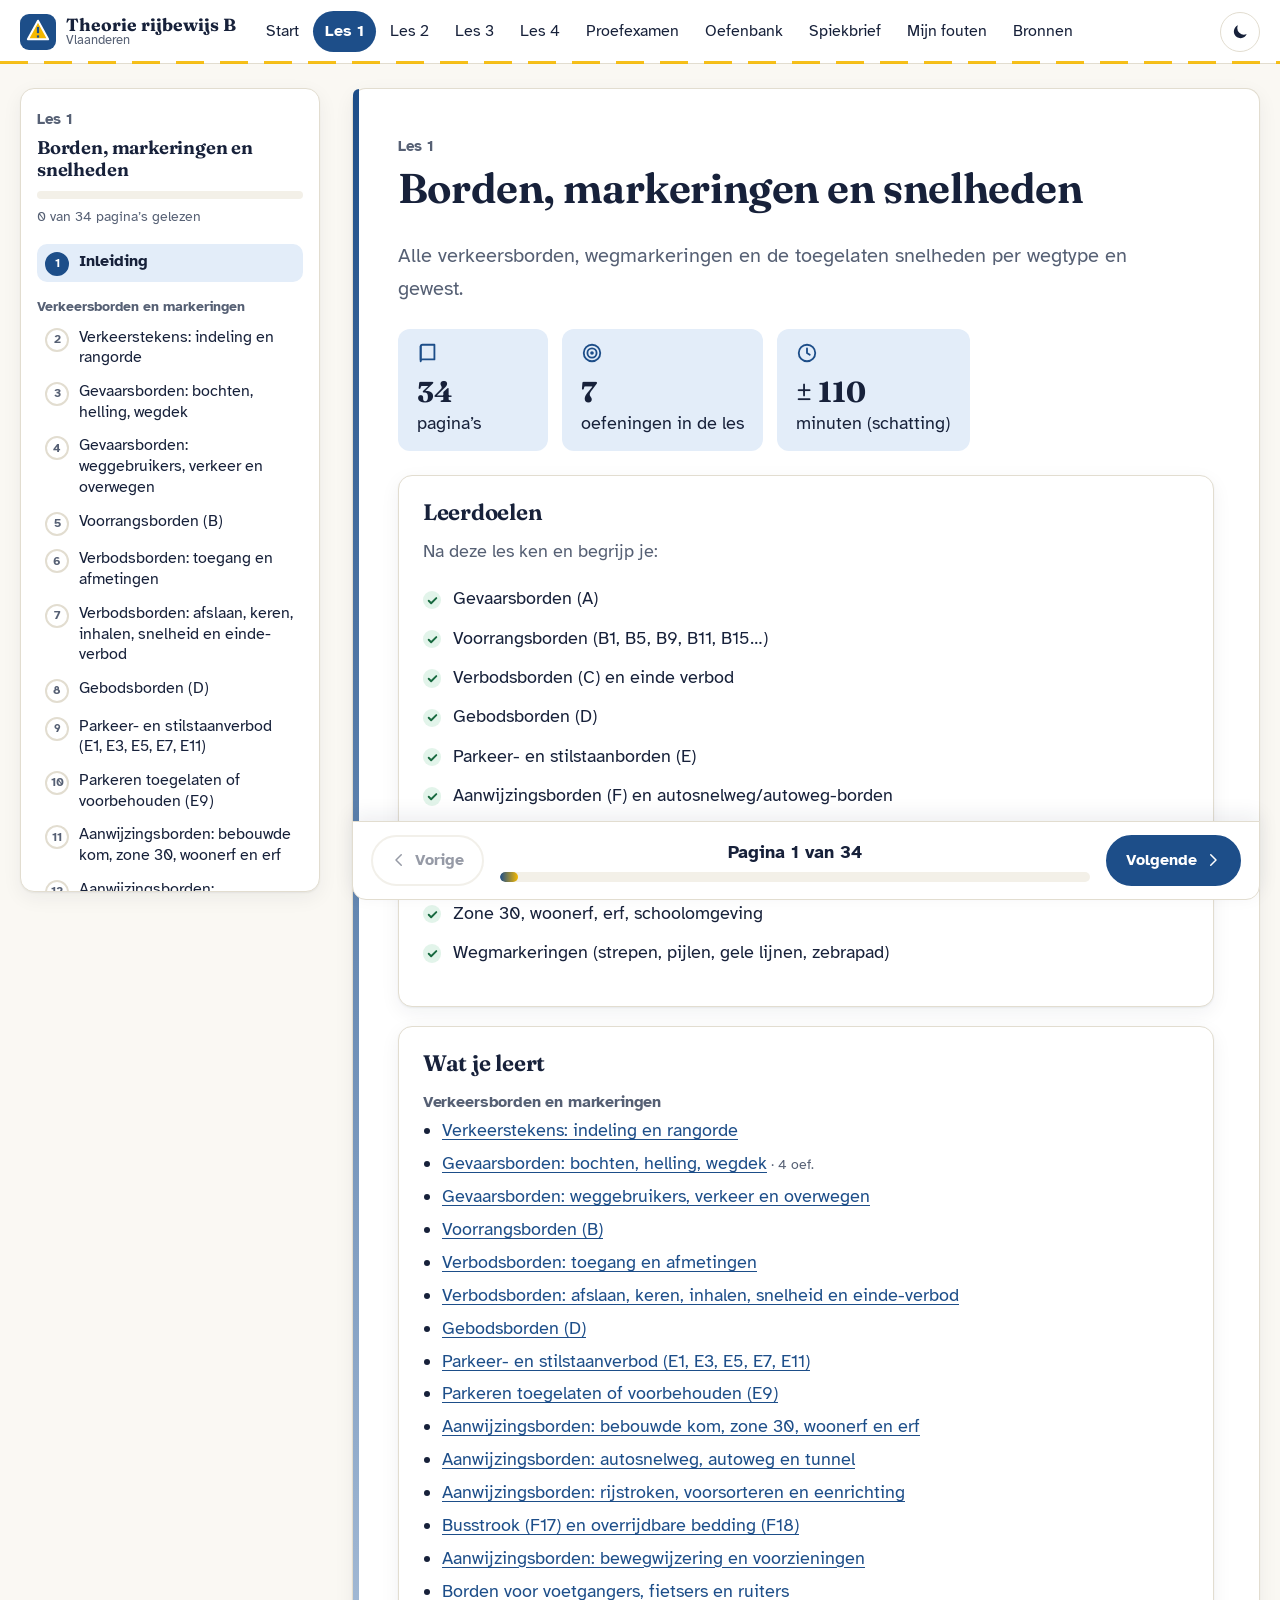
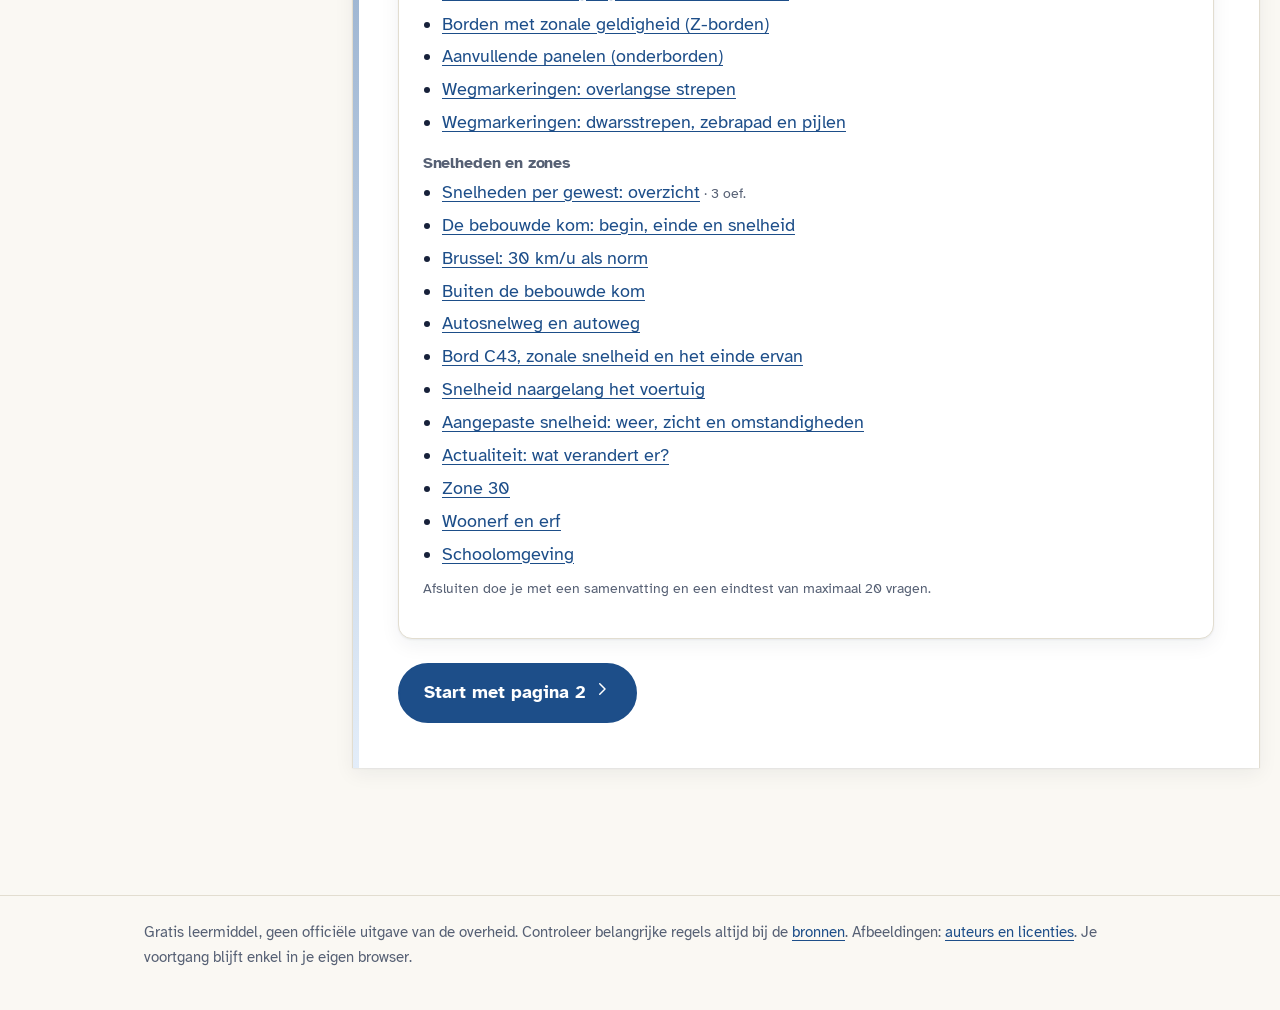
==== site/les1.html @ 774a6577 "Docs: herziene interface (fullscreen, floating balk) Co-Authored-By: Claude Sonnet 5.5 <noreply@anth" ====
<!doctype html>
<html lang="nl-BE">
<head>
<meta charset="utf-8">
<meta name="viewport" content="width=device-width, initial-scale=1">
<title>Les 1: Borden, markeringen en snelheden · Theorie rijbewijs B Vlaanderen</title>
<meta name="description" content="Gratis online cursus voor het theorie-examen rijbewijs B in Vlaanderen: uitleg, oefeningen en proefexamen.">
<meta name="color-scheme" content="light dark">
<link rel="icon" href="data:image/svg+xml,%3Csvg xmlns='http://www.w3.org/2000/svg' viewBox='0 0 32 32'%3E%3Crect width='32' height='32' rx='7' fill='%231d4e89'/%3E%3Cpath d='M16 5l9 17H7z' fill='%23f5b800' stroke='%23fff' stroke-width='2' stroke-linejoin='round'/%3E%3Crect x='15' y='11' width='2' height='6' fill='%231d4e89'/%3E%3Crect x='15' y='19' width='2' height='2' fill='%231d4e89'/%3E%3C/svg%3E">
<link rel="preconnect" href="https://fonts.googleapis.com">
<link rel="preconnect" href="https://fonts.gstatic.com" crossorigin>
<link rel="stylesheet" href="https://fonts.googleapis.com/css2?family=Atkinson+Hyperlegible:ital,wght@0,400;0,700;1,400&family=Fraunces:opsz,wght@9..144,600;9..144,700&display=swap">
<script>(function(){try{var t=localStorage.getItem('rbc.theme');if(t==='dark'||t==='light')document.documentElement.setAttribute('data-theme',t);}catch(e){}})();</script>
<link rel="stylesheet" href="css/style.css">
</head>
<body data-page="les" data-les="1" class="">
<a class="skip" href="#main">Naar de inhoud</a>
<header class="topbar">
  <div class="topbar-in">
    <a class="brand" href="index.html" aria-label="Theorie rijbewijs B, startpagina">
      <svg class="brand-mark" viewBox="0 0 32 32" aria-hidden="true"><rect width="32" height="32" rx="8" fill="currentColor"/><path d="M16 6l9 16.5H7z" fill="#f5b800" stroke="#fff" stroke-width="1.8" stroke-linejoin="round"/><rect x="15" y="11.5" width="2" height="5.5" fill="#1d4e89"/><rect x="15" y="19" width="2" height="2" fill="#1d4e89"/></svg>
      <span class="brand-text">Theorie rijbewijs B<small>Vlaanderen</small></span>
    </a>
    <button class="menu-btn" id="menu-btn" aria-expanded="false" aria-controls="site-nav"><svg viewBox="0 0 24 24" width="22" height="22" aria-hidden="true"><path d="M4 7h16M4 12h16M4 17h16" stroke="currentColor" stroke-width="2" stroke-linecap="round" fill="none"/></svg><span class="sr">Menu</span></button>
    <nav class="sitenav" id="site-nav" aria-label="Hoofdmenu"><ul><li><a href="index.html">Start</a></li><li><a href="les1.html" aria-current="page">Les 1</a></li><li><a href="les2.html">Les 2</a></li><li><a href="les3.html">Les 3</a></li><li><a href="les4.html">Les 4</a></li><li><a href="examen.html">Proefexamen</a></li><li><a href="oefenbank.html">Oefenbank</a></li><li><a href="spiekbrief.html">Spiekbrief</a></li><li><a href="mijnfouten.html">Mijn fouten</a></li><li><a href="bronnen.html">Bronnen</a></li></ul></nav>
    <button class="theme-btn" id="theme-btn" type="button" aria-label="Wissel tussen lichte en donkere modus" title="Licht / donker"><svg class="ic-moon" viewBox="0 0 24 24" width="20" height="20" aria-hidden="true"><path d="M20 14.5A8 8 0 019.5 4 8 8 0 1020 14.5z" fill="currentColor"/></svg><svg class="ic-sun" viewBox="0 0 24 24" width="20" height="20" aria-hidden="true"><circle cx="12" cy="12" r="4.2" fill="currentColor"/><path d="M12 2v3M12 19v3M2 12h3M19 12h3M4.9 4.9l2.1 2.1M17 17l2.1 2.1M4.9 19.1L7 17M17 7l2.1-2.1" stroke="currentColor" stroke-width="2" stroke-linecap="round"/></svg></button>
  </div>
</header>
<div class="book-layout" id="book-root">
  <aside class="toc" id="toc" aria-label="Inhoudsopgave"></aside>
  <main id="main" class="book" tabindex="-1">
    <div class="book-page" id="book-page"><p class="loading">Les 1 wordt geladen…</p></div>
    <div class="pager" id="pager" role="navigation" aria-label="Bladeren"></div>
  </main>
</div>
<footer class="footer">
  <p>Gratis leermiddel, geen officiële uitgave van de overheid. Controleer belangrijke regels altijd bij de <a href="bronnen.html">bronnen</a>. Afbeeldingen: <a href="bronnen.html#afbeeldingen">auteurs en licenties</a>. Je voortgang blijft enkel in je eigen browser.</p>
</footer>
<noscript><p class="noscript">Voor deze cursus is JavaScript nodig (voor de oefeningen en het bladeren door de pagina's).</p></noscript>
<script defer src="data/cursus.js"></script>
<script defer src="js/common.js"></script>
<script defer src="js/exercises.js"></script>
<script defer src="js/quiz.js"></script>
<script defer src="js/lesson.js"></script>
</body>
</html>
---- site/css/style.css ----
/* Theorie rijbewijs B – stijl. Palet: wegblauw als inkt, signaalgeel als accent, bordkleuren met betekenis. */
:root {
  --paper: #faf8f3; --surface: #ffffff; --surface-2: #f3f0e8; --ink: #17213a; --muted: #566074; --line: #e2ddd0;
  --brand: #1d4e89; --brand-ink: #ffffff; --brand-soft: #e3edf9; --accent: #f5b800; --accent-ink: #231a00;
  --ok: #17693f; --ok-bg: #e2f4ea; --bad: #b3261e; --bad-bg: #fde8e6; --warn: #8a4b00; --warn-bg: #fff0d6;
  --regel: #1d5fa8; --regel-bg: #e6f0fb; --letop: #a64b00; --letop-bg: #fff0dc; --zware: #b3261e; --zware-bg: #fde8e6; --tip: #17693f; --tip-bg: #e3f5ea;
  --catA: #d4281f; --catB: #f5b800; --catC: #d4281f; --catD: #1d5fa8; --catE: #1d5fa8; --catF: #1d5fa8;
  --shadow: 0 1px 2px rgba(23,33,58,.06), 0 6px 20px rgba(23,33,58,.06);
  --radius: 14px; --radius-sm: 8px; --header-h: 64px;
  --font-body: "Atkinson Hyperlegible", "Segoe UI", system-ui, -apple-system, Roboto, sans-serif;
  --font-head: "Fraunces", "Iowan Old Style", Georgia, serif;
  color-scheme: light;
}
@media (prefers-color-scheme: dark) {
  :root:not([data-theme="light"]) { --dark: 1; }
}
:root[data-theme="dark"], :root:not([data-theme="light"]) {
  /* wordt hieronder enkel toegepast via media/handmatig */
}
@media (prefers-color-scheme: dark) {
  :root:not([data-theme="light"]) {
    --paper: #10151f; --surface: #182030; --surface-2: #1f293b; --ink: #edf0f6; --muted: #aab3c5; --line: #2c374c;
    --brand: #7db2ee; --brand-ink: #0b1626; --brand-soft: #1b2b44; --accent: #f5b800; --accent-ink: #231a00;
    --ok: #6fd69b; --ok-bg: #12301f; --bad: #ff8f86; --bad-bg: #3a1815; --warn: #ffc46b; --warn-bg: #36260a;
    --regel: #8dbdf2; --regel-bg: #172944; --letop: #ffb36b; --letop-bg: #382207; --zware: #ff8f86; --zware-bg: #3a1815; --tip: #6fd69b; --tip-bg: #12301f;
    --shadow: 0 1px 2px rgba(0,0,0,.4), 0 6px 20px rgba(0,0,0,.3); color-scheme: dark;
  }
}
:root[data-theme="dark"] {
  --paper: #10151f; --surface: #182030; --surface-2: #1f293b; --ink: #edf0f6; --muted: #aab3c5; --line: #2c374c;
  --brand: #7db2ee; --brand-ink: #0b1626; --brand-soft: #1b2b44; --accent: #f5b800; --accent-ink: #231a00;
  --ok: #6fd69b; --ok-bg: #12301f; --bad: #ff8f86; --bad-bg: #3a1815; --warn: #ffc46b; --warn-bg: #36260a;
  --regel: #8dbdf2; --regel-bg: #172944; --letop: #ffb36b; --letop-bg: #382207; --zware: #ff8f86; --zware-bg: #3a1815; --tip: #6fd69b; --tip-bg: #12301f;
  --shadow: 0 1px 2px rgba(0,0,0,.4), 0 6px 20px rgba(0,0,0,.3); color-scheme: dark;
}

*, *::before, *::after { box-sizing: border-box; }
html { scroll-behavior: smooth; -webkit-text-size-adjust: 100%; }
body { margin: 0; background: var(--paper); color: var(--ink); font: 400 1.125rem/1.65 var(--font-body); min-height: 100vh; display: flex; flex-direction: column; }
body > main, body > .book-layout { flex: 1 0 auto; }
img { max-width: 100%; height: auto; }
a { color: var(--brand); text-underline-offset: .18em; }
a:hover { text-decoration-thickness: 2px; }
h1, h2, h3 { font-family: var(--font-head); line-height: 1.2; margin: 0 0 .5em; font-weight: 650; letter-spacing: -.01em; }
h1 { font-size: clamp(2rem, 4.2vw, 3rem); }
h2 { font-size: clamp(1.45rem, 2.6vw, 1.9rem); }
h3 { font-size: 1.25rem; }
p { margin: 0 0 1em; }
code { background: var(--surface-2); padding: .05em .35em; border-radius: 5px; font-size: .92em; }
kbd { border: 1px solid var(--line); border-bottom-width: 2px; border-radius: 6px; padding: 0 .4em; background: var(--surface); font: inherit; font-size: .85em; }
.sr { position: absolute !important; width: 1px; height: 1px; overflow: hidden; clip: rect(0 0 0 0); white-space: nowrap; }
.muted { color: var(--muted); } .small { font-size: .9rem; }
.eyebrow { color: var(--muted); font-weight: 700; font-size: .95rem; margin: 0 0 .35rem; }
.lead { font-size: 1.25rem; color: var(--muted); max-width: 46rem; }
:focus-visible { outline: 3px solid var(--accent); outline-offset: 2px; border-radius: 4px; }
.skip { position: absolute; left: -999px; top: 0; background: var(--accent); color: var(--accent-ink); padding: .6rem 1rem; z-index: 100; }
.skip:focus { left: 8px; top: 8px; }
.loading { color: var(--muted); }
.noscript { padding: 1rem; background: var(--warn-bg); color: var(--warn); text-align: center; }

/* header */
.topbar { position: sticky; top: 0; z-index: 50; background: var(--surface); border-bottom: 1px solid var(--line); height: var(--header-h); }
.topbar::after { content: ""; position: absolute; left: 0; right: 0; bottom: -1px; height: 3px; background: repeating-linear-gradient(90deg, var(--accent) 0 28px, transparent 28px 44px); opacity: .9; }
.topbar-in { max-width: 1440px; margin: 0 auto; padding: 0 20px; height: 100%; display: flex; align-items: center; gap: 18px; }
.brand { display: flex; align-items: center; gap: 10px; text-decoration: none; color: var(--ink); flex: none; }
.brand-mark { width: 36px; height: 36px; color: var(--brand); }
.brand-text { font-family: var(--font-head); font-weight: 700; font-size: 1.1rem; line-height: 1.05; display: flex; flex-direction: column; }
.brand-text small { font-family: var(--font-body); font-weight: 400; font-size: .8rem; color: var(--muted); }
.sitenav { flex: 1; min-width: 0; }
.sitenav ul { list-style: none; margin: 0; padding: 0; display: flex; gap: 2px; flex-wrap: nowrap; overflow-x: auto; scrollbar-width: none; }
.sitenav a { display: block; padding: .45rem .75rem; border-radius: 999px; text-decoration: none; color: var(--ink); font-size: 1rem; white-space: nowrap; }
.sitenav a:hover { background: var(--surface-2); }
.sitenav a[aria-current="page"] { background: var(--brand); color: var(--brand-ink); font-weight: 700; }
.theme-btn, .menu-btn { background: none; border: 1px solid var(--line); border-radius: 999px; width: 40px; height: 40px; display: grid; place-items: center; color: var(--ink); cursor: pointer; flex: none; }
.theme-btn:hover, .menu-btn:hover { background: var(--surface-2); }
.menu-btn { display: none; }
.ic-sun { display: none; }
:root[data-theme="dark"] .ic-sun { display: block; } :root[data-theme="dark"] .ic-moon { display: none; }
@media (prefers-color-scheme: dark) { :root:not([data-theme="light"]) .ic-sun { display: block; } :root:not([data-theme="light"]) .ic-moon { display: none; } }
@media (max-width: 1100px) {
  .menu-btn { display: grid; margin-left: auto; }
  .sitenav { display: none; position: absolute; left: 0; right: 0; top: var(--header-h); background: var(--surface); border-bottom: 1px solid var(--line); padding: 8px 16px 16px; box-shadow: var(--shadow); }
  .sitenav.open { display: block; }
  .sitenav ul { flex-direction: column; overflow: visible; }
  .sitenav a { padding: .8rem 1rem; }
  .brand-text small { display: none; }
}
.footer { border-top: 1px solid var(--line); padding: 1.5rem 20px 2.5rem; color: var(--muted); font-size: .95rem; margin-top: 3rem; }
.footer p { max-width: 62rem; margin: 0 auto; }

/* layout helpers */
.wrap { max-width: 1180px; margin: 0 auto; padding: 32px 20px 0; width: 100%; }
.wrap.narrow { max-width: 900px; }
.card { background: var(--surface); border: 1px solid var(--line); border-radius: var(--radius); padding: 1.4rem 1.5rem; box-shadow: var(--shadow); }
.page-head { margin-bottom: 1.5rem; } .page-head.compact { margin-bottom: 1rem; } .page-head.compact h1 { font-size: 1.8rem; }
.section-title { margin: 3rem 0 1rem; }
.notice { background: var(--brand-soft); border-left: 5px solid var(--brand); padding: .9rem 1.1rem; border-radius: var(--radius-sm); }
.notice.warn { background: var(--warn-bg); border-color: var(--accent); color: var(--ink); display: flex; gap: .75rem; align-items: center; flex-wrap: wrap; }
.notice.ok { background: var(--ok-bg); border-color: var(--ok); }
.btn { display: inline-flex; align-items: center; justify-content: center; gap: .45rem; font: inherit; font-weight: 700; font-size: 1rem; padding: .65rem 1.1rem; border-radius: 999px; border: 2px solid var(--line); background: var(--surface); color: var(--ink); cursor: pointer; text-decoration: none; min-height: 44px; transition: transform .12s, background .15s, border-color .15s; }
.btn:hover { border-color: var(--brand); background: var(--brand-soft); }
.btn:active { transform: translateY(1px); }
.btn-primary { background: var(--brand); border-color: var(--brand); color: var(--brand-ink); }
.btn-primary:hover { background: var(--brand); filter: brightness(1.12); }
.btn-accent { background: var(--accent); border-color: var(--accent); color: var(--accent-ink); }
.btn-accent:hover { background: var(--accent); filter: brightness(1.06); }
.btn-ghost { border-color: transparent; background: transparent; color: var(--brand); }
.btn-lg { padding: .85rem 1.5rem; font-size: 1.1rem; } .btn-sm { padding: .35rem .8rem; min-height: 36px; font-size: .9rem; }
.btn[disabled], .btn.disabled { opacity: .45; pointer-events: none; }
.btn[hidden] { display: none; }
.badge { display: inline-block; padding: .1rem .65rem; border-radius: 999px; font-size: .85rem; font-weight: 700; }
.badge-ok { background: var(--ok-bg); color: var(--ok); } .badge-bad { background: var(--bad-bg); color: var(--bad); } .badge-info { background: var(--brand-soft); color: var(--brand); }
.count-badge { background: var(--bad); color: #fff; border-radius: 999px; font-size: .8rem; padding: 0 .5rem; vertical-align: middle; font-family: var(--font-body); }
.chip { display: inline-block; padding: 0 .6rem; border-radius: 6px; font-weight: 700; font-size: .9rem; }
.chip-regel { background: var(--regel-bg); color: var(--regel); } .chip-letop { background: var(--letop-bg); color: var(--letop); } .chip-zwarefout { background: var(--zware-bg); color: var(--zware); } .chip-tip { background: var(--tip-bg); color: var(--tip); }
.tag-list { list-style: none; margin: .5rem 0; padding: 0; display: flex; flex-wrap: wrap; gap: .4rem; }
.tag-list li { background: var(--surface-2); border-radius: 999px; padding: .1rem .7rem; font-size: .9rem; color: var(--muted); }
.ticks { list-style: none; padding: 0; margin: 0 0 1rem; }
.ticks li { position: relative; padding-left: 1.9rem; margin-bottom: .6rem; }
.ticks li::before { content: ""; position: absolute; left: 0; top: .35em; width: 1.15rem; height: 1.15rem; border-radius: 50%; background: var(--ok-bg) url("data:image/svg+xml,%3Csvg xmlns='http://www.w3.org/2000/svg' viewBox='0 0 24 24' fill='none' stroke='%2317693f' stroke-width='3.5' stroke-linecap='round' stroke-linejoin='round'%3E%3Cpath d='M5 12.5l4.5 4.5L19 7.5'/%3E%3C/svg%3E") center/70% no-repeat; }
.prose p, .prose ul, .prose ol { max-width: 46rem; }
.prose ul, .prose ol { padding-left: 1.4rem; } .prose li { margin-bottom: .35rem; }
.prose strong { font-weight: 700; }

/* start */
.hero { display: grid; grid-template-columns: 1.3fr 1fr; gap: 40px; align-items: center; padding: 1rem 0 .5rem; }
.hero h1 { font-size: clamp(2.3rem, 5vw, 3.8rem); margin-bottom: .4em; }
.hero h1 span { display: block; color: var(--brand); }
.hero-actions { display: flex; gap: .8rem; flex-wrap: wrap; margin-top: 1.4rem; }
.ring-wrap { display: flex; gap: 1.2rem; align-items: center; }
.ring { position: relative; width: 132px; height: 132px; flex: none; }
.ring-bg { fill: none; stroke: var(--surface-2); stroke-width: 10; } .ring-fg { fill: none; stroke: var(--accent); stroke-width: 10; stroke-linecap: round; transition: stroke-dashoffset 1s ease; }
.ring-n { position: absolute; inset: 0; display: flex; align-items: center; justify-content: center; font: 700 2.2rem/1 var(--font-head); }
.ring-n small { font-size: 1rem; margin-left: 2px; align-self: center; }
.ring-text h2 { font-size: 1.3rem; margin-bottom: .4rem; }
.mini-stats { list-style: none; padding: 0; margin: 0; font-size: 1rem; color: var(--muted); } .mini-stats li { margin-bottom: .2rem; } .mini-stats strong { color: var(--ink); }
.hero-progress .notice { margin-top: 1rem; font-size: .95rem; }
.lesson-grid { display: grid; grid-template-columns: repeat(2, 1fr); gap: 20px; }
.lesson-card { display: flex; gap: 1.1rem; text-decoration: none; color: var(--ink); position: relative; overflow: hidden; transition: transform .18s, box-shadow .18s; border-top: 6px solid var(--lc, var(--brand)); }
.lesson-card:hover { transform: translateY(-3px); box-shadow: 0 10px 28px rgba(23,33,58,.14); }
.lesson-card.les-1 { --lc: var(--catA); } .lesson-card.les-2 { --lc: var(--catB); } .lesson-card.les-3 { --lc: var(--catD); } .lesson-card.les-4 { --lc: var(--ok); }
.lesson-n { flex: none; width: 56px; height: 56px; border-radius: 50%; display: grid; place-items: center; font: 700 1.8rem var(--font-head); background: var(--lc); color: #fff; }
.les-2 .lesson-n { color: #231a00; }
.lesson-body { min-width: 0; flex: 1; } .lesson-body h3 { margin-bottom: .3rem; } .lesson-body p.muted { font-size: 1rem; margin-bottom: .4rem; }
.lesson-meta { display: flex; gap: 1rem; flex-wrap: wrap; color: var(--muted); font-size: .95rem; margin: .6rem 0; }
.lesson-cta { display: inline-block; margin-top: .7rem; font-weight: 700; color: var(--brand); }
.tool-grid { display: grid; grid-template-columns: repeat(4, 1fr); gap: 18px; }
.tool { text-decoration: none; color: var(--ink); display: block; transition: transform .18s; } .tool:hover { transform: translateY(-3px); }
.tool h3 { font-size: 1.2rem; margin: .5rem 0 .3rem; } .tool p { margin: 0; color: var(--muted); font-size: 1rem; }
.tool-ic { display: grid; place-items: center; width: 48px; height: 48px; border-radius: 12px; background: var(--brand-soft); color: var(--brand); }
.steps { display: grid; grid-template-columns: repeat(4, 1fr); gap: 16px; margin-bottom: 20px; counter-reset: s; }
.step-n { display: grid; place-items: center; width: 34px; height: 34px; border-radius: 50%; background: var(--accent); color: var(--accent-ink); font-weight: 700; margin-bottom: .6rem; }
.step h3 { font-size: 1.15rem; } .step p { font-size: 1rem; margin: 0; color: var(--muted); }
.two-col { display: grid; grid-template-columns: 1fr 1fr; gap: 20px; }
.intro-sec .notice { margin-top: 20px; }
@media (max-width: 1000px) { .hero, .two-col { grid-template-columns: 1fr; } .tool-grid, .steps { grid-template-columns: repeat(2, 1fr); } }
@media (max-width: 700px) { .lesson-grid, .tool-grid, .steps { grid-template-columns: 1fr; } .ring-wrap { flex-direction: column; text-align: center; } }

/* boek-layout */
.book-layout { max-width: 1440px; width: 100%; margin: 0 auto; padding: 24px 20px 0; display: grid; grid-template-columns: 300px minmax(0, 1fr); gap: 32px; align-items: start; }
.toc { position: sticky; top: calc(var(--header-h) + 16px); max-height: calc(100vh - var(--header-h) - 32px); display: flex; flex-direction: column; background: var(--surface); border: 1px solid var(--line); border-radius: var(--radius); box-shadow: var(--shadow); overflow: hidden; }
.toc-toggle { display: none; }
.toc-body { overflow-y: auto; padding: 1.1rem 1rem 1rem; }
.toc-title { font-size: 1.15rem; margin-bottom: .6rem; }
.toc-prog-bar { height: 8px; background: var(--surface-2); border-radius: 99px; overflow: hidden; }
.toc-prog-fill { display: block; height: 100%; background: var(--ok); border-radius: 99px; transition: width .4s; }
.toc-prog-label { font-size: .9rem; color: var(--muted); margin: .35rem 0 1rem; }
.toc-chap { font-family: var(--font-body); font-size: .9rem; color: var(--muted); font-weight: 700; margin: 1rem 0 .3rem; letter-spacing: 0; }
.toc-items { list-style: none; margin: 0; padding: 0; }
.toc-link { display: flex; gap: .6rem; align-items: flex-start; padding: .4rem .5rem; border-radius: 10px; text-decoration: none; color: var(--ink); font-size: 1rem; line-height: 1.3; }
.toc-link:hover { background: var(--surface-2); }
.toc-n { flex: none; width: 24px; height: 24px; border-radius: 50%; border: 2px solid var(--line); display: grid; place-items: center; font-size: .75rem; font-weight: 700; color: var(--muted); margin-top: 1px; }
.toc-link.done .toc-n { background: var(--ok); border-color: var(--ok); color: #fff; }
.toc-link.current { background: var(--brand-soft); font-weight: 700; }
.toc-link.current .toc-n { border-color: var(--brand); background: var(--brand); color: var(--brand-ink); }
.toc-link.current.done .toc-n { background: var(--ok); border-color: var(--ok); }
.book { min-width: 0; scroll-margin-top: 80px; outline: none; }
.book-page { background: var(--surface); border: 1px solid var(--line); border-radius: var(--radius) var(--radius) 0 0; padding: clamp(1.3rem, 3.5vw, 3rem); min-height: 60vh; box-shadow: var(--shadow); border-bottom: 0; position: relative; }
.book-page::before { content: ""; position: absolute; left: 0; top: 0; bottom: 0; width: 6px; background: linear-gradient(var(--brand), var(--brand-soft)); border-radius: var(--radius) 0 0 0; }
.book-page.enter { animation: pageIn .35s ease both; }
@keyframes pageIn { from { opacity: 0; transform: translateX(14px); } to { opacity: 1; transform: none; } }
.book-page > * { max-width: 52rem; }
.book-page > .page-blok, .book-page > .theory, .book-page > .intro, .book-page > .summary, .book-page > .eind { max-width: none; }
.page-title { font-size: clamp(1.8rem, 3.4vw, 2.6rem); margin-bottom: .6em; outline: none; }
.pager { position: sticky; bottom: 0; z-index: 20; display: grid; grid-template-columns: auto 1fr auto; gap: 16px; align-items: center; background: var(--surface); border: 1px solid var(--line); border-radius: 0 0 var(--radius) var(--radius); padding: .8rem 1.1rem; box-shadow: 0 -6px 20px rgba(23,33,58,.08); }
.pager-mid { text-align: center; } .pager-count { margin: 0 0 .3rem; font-weight: 700; }
.pager-btn span { display: inline; }
.progress { height: 10px; background: var(--surface-2); border-radius: 99px; overflow: hidden; }
.progress-fill { display: block; height: 100%; background: linear-gradient(90deg, var(--brand), var(--accent)); border-radius: 99px; transition: width .4s; }
@media (max-width: 960px) {
  .book-layout { grid-template-columns: 1fr; gap: 14px; padding-top: 12px; }
  .toc { position: sticky; top: var(--header-h); z-index: 30; max-height: none; border-radius: var(--radius-sm); }
  .toc-toggle { display: flex; align-items: center; gap: .5rem; width: 100%; background: none; border: 0; font: inherit; font-weight: 700; padding: .8rem 1rem; color: var(--ink); cursor: pointer; text-align: left; }
  .toc-cur { color: var(--muted); font-weight: 400; }
  .toc-body { display: none; max-height: 65vh; border-top: 1px solid var(--line); }
  .toc.open .toc-body { display: block; }
  .book-page { padding-left: 1.2rem; padding-right: 1.1rem; }
  .pager { grid-template-columns: auto 1fr auto; gap: 8px; padding: .6rem .7rem; }
  .pager-btn span { position: absolute; width: 1px; height: 1px; overflow: hidden; clip: rect(0 0 0 0); } .pager-btn { padding: .6rem .9rem; }
  .pager-btn.btn-accent span { position: static; width: auto; height: auto; clip: auto; }
}

/* theorie */
.theory .prose { font-size: 1.15rem; }
.prose ul li::marker { color: var(--brand); }
.fig { margin: 0; }
.fig img { display: block; }
.fig figcaption { font-size: .88rem; color: var(--muted); line-height: 1.35; margin-top: .4rem; }
.fig figcaption .code { color: var(--ink); }
.credit { display: block; font-size: .78rem; opacity: .85; }
.sign-strip { display: flex; flex-wrap: wrap; gap: 14px; margin: 1.2rem 0; }
.sign-card { width: 132px; text-align: center; background: var(--paper); border: 1px solid var(--line); border-radius: 12px; padding: 12px 8px 10px; }
.sign-card img, .sign-thumb { height: 84px; width: auto; max-width: 100%; margin: 0 auto; object-fit: contain; }
.sign-card .code, .sign-code { display: inline-block; font-weight: 700; border-bottom: 3px solid var(--catD); line-height: 1.2; padding: 0 2px; }
.cat-A { border-color: var(--catA) !important; } .cat-B { border-color: var(--catB) !important; } .cat-C { border-color: var(--catC) !important; } .cat-D, .cat-E, .cat-F { border-color: var(--catD) !important; }
.sign-card figcaption span:not(.credit) { display: block; }
.schema-gallery { display: grid; grid-template-columns: repeat(auto-fit, minmax(300px, 1fr)); gap: 16px; margin: 1.2rem 0; }
.schema-gallery.single { grid-template-columns: minmax(0, 640px); }
.schema-card { background: #fff; border: 1px solid var(--line); border-radius: 12px; padding: 12px; }
.schema-card img { width: 100%; }
.schema-card figcaption { color: #4a5568; }
.tbl-wrap { overflow-x: auto; margin: 1.2rem 0; border: 1px solid var(--line); border-radius: var(--radius-sm); max-width: 100%; }
.tbl { width: 100%; border-collapse: collapse; font-size: 1.02rem; background: var(--surface); }
.tbl th, .tbl td { padding: .65rem .9rem; text-align: left; vertical-align: top; border-bottom: 1px solid var(--line); }
.tbl thead th { background: var(--brand); color: var(--brand-ink); font-size: .95rem; position: sticky; top: 0; }
.tbl tbody th { font-weight: 700; background: var(--surface-2); }
.tbl tbody tr:nth-child(even) td { background: color-mix(in srgb, var(--surface-2) 45%, transparent); }
.tbl tbody tr:last-child > * { border-bottom: 0; }
.cell-sign { display: flex !important; align-items: center; gap: .7rem; }
.cell-sign .sign-thumb { height: 56px; flex: none; }
.tbl-compact { font-size: .9rem; } .tbl-compact th, .tbl-compact td { padding: .35rem .6rem; }
@media (max-width: 640px) {
  .tbl:not(.tbl-ex):not(.tbl-compact) thead { display: none; }
  .tbl:not(.tbl-ex):not(.tbl-compact), .tbl:not(.tbl-ex):not(.tbl-compact) tbody, .tbl:not(.tbl-ex):not(.tbl-compact) tr { display: block; }
  .tbl:not(.tbl-ex):not(.tbl-compact) tr { padding: .6rem .8rem; border-bottom: 1px solid var(--line); }
  .tbl:not(.tbl-ex):not(.tbl-compact) th, .tbl:not(.tbl-ex):not(.tbl-compact) td { display: block; border: 0; padding: .15rem 0; background: none !important; }
  .tbl:not(.tbl-ex):not(.tbl-compact) td::before { content: attr(data-label); display: block; font-size: .78rem; font-weight: 700; color: var(--muted); }
  .tbl:not(.tbl-ex):not(.tbl-compact) .cell-sign { display: flex !important; }
  .tbl:not(.tbl-ex):not(.tbl-compact) .cell-sign::before { display: none; }
}
.kader { border-radius: var(--radius-sm); border-left: 7px solid var(--k); background: var(--kb); padding: .9rem 1.2rem 1rem; margin: 1.2rem 0; max-width: 52rem; }
.kader-regel { --k: var(--regel); --kb: var(--regel-bg); } .kader-letop { --k: var(--letop); --kb: var(--letop-bg); } .kader-zwarefout { --k: var(--zware); --kb: var(--zware-bg); } .kader-tip { --k: var(--tip); --kb: var(--tip-bg); }
.kader-gewest { --k: var(--brand); --kb: var(--surface-2); } .kader-uitzondering { --k: var(--muted); --kb: var(--surface-2); }
.kader-head { display: flex; align-items: center; gap: .6rem; flex-wrap: wrap; margin-bottom: .35rem; }
.kader-icon { color: var(--k); display: inline-flex; }
.kader-label { background: var(--k); color: var(--surface); font-weight: 700; font-size: .85rem; padding: .05rem .6rem; border-radius: 6px; }
:root[data-theme="dark"] .kader-label { color: #0b1626; }
@media (prefers-color-scheme: dark) { :root:not([data-theme="light"]) .kader-label { color: #0b1626; } }
.kader-title { margin: 0; font-family: var(--font-body); font-size: 1.1rem; }
.kader-body p:last-child, .kader-body ul { margin-bottom: 0; } .kader-body ul { padding-left: 1.3rem; }
.kader-zwarefout { border: 2px solid var(--zware); border-left-width: 7px; }
.gewest-grid { display: grid; grid-template-columns: repeat(3, 1fr); gap: 10px; margin-top: .7rem; }
.gewest { background: var(--surface); border: 1px solid var(--line); border-radius: 10px; padding: .6rem .8rem; } .gewest p { margin: .35rem 0 0; font-size: 1rem; line-height: 1.45; }
.gewest.is-main { border: 2px solid var(--accent); }
.badge-vlaanderen { background: #f5b800; color: #231a00; } .badge-wallonie { background: #c8102e; color: #fff; } .badge-brussel { background: #1d4ed8; color: #fff; }
@media (max-width: 800px) { .gewest-grid { grid-template-columns: 1fr; } }
.sources { margin: 1.5rem 0 0; font-size: .95rem; color: var(--muted); } .sources summary { cursor: pointer; font-weight: 700; }
.sources ul { padding-left: 1.2rem; }

/* intro/samenvatting */
.facts { display: flex; gap: 14px; flex-wrap: wrap; margin: 1.5rem 0; }
.fact { display: flex; flex-direction: column; align-items: flex-start; background: var(--brand-soft); border-radius: 12px; padding: .8rem 1.2rem; min-width: 150px; }
.fact strong { font: 700 1.8rem var(--font-head); } .fact-ic { color: var(--brand); }
.intro .card { margin-bottom: 1.2rem; } .goals h2, .intro h2 { font-size: 1.4rem; }
.mini-h { font-family: var(--font-body); font-size: 1rem; margin: 1rem 0 .3rem; color: var(--muted); }
.learn-list { margin: 0 0 .5rem; padding-left: 1.2rem; } .learn-list li { margin-bottom: .2rem; }
.intro-go { margin-top: 1.5rem; }
.sum-chap { margin-top: 2rem; font-size: 1.4rem; }
.sum-card { border-top: 1px solid var(--line); padding: .9rem 0; max-width: 52rem; } .sum-card h3 { margin-bottom: .4rem; font-size: 1.15rem; }
.sum-list { list-style: none; padding: 0; margin: 0; } .sum-list li { margin-bottom: .5rem; font-size: 1.05rem; }
.sum-tag { display: inline-block; font-size: .78rem; font-weight: 700; padding: 0 .5rem; border-radius: 5px; background: var(--regel-bg); color: var(--regel); margin-right: .3rem; }
.sum-zwarefout .sum-tag { background: var(--zware-bg); color: var(--zware); }

/* oefeningen */
.practice { margin-top: 2.5rem; padding-top: 1.5rem; border-top: 3px dashed var(--line); max-width: 52rem; }
.practice-head { display: flex; align-items: baseline; gap: 1rem; flex-wrap: wrap; } .practice-head h2 { margin: 0; }
.ex { background: var(--paper); border: 2px solid var(--line); border-radius: var(--radius); padding: 1.1rem 1.2rem 1.2rem; margin: 1.2rem 0; transition: border-color .2s, background .2s; }
.ex.is-correct { border-color: var(--ok); } .ex.is-incorrect { border-color: var(--bad); }
.ex-head { display: flex; align-items: center; gap: .6rem; margin-bottom: .6rem; flex-wrap: wrap; }
.ex-num { background: var(--brand); color: var(--brand-ink); width: 28px; height: 28px; border-radius: 50%; display: grid; place-items: center; font-weight: 700; font-size: .9rem; }
.ex-type { font-weight: 700; color: var(--muted); font-size: .95rem; }
.ex-diff { display: inline-flex; gap: 3px; margin-left: auto; } .ex-diff i { width: 9px; height: 9px; border-radius: 50%; background: var(--line); } .ex-diff i.on { background: var(--accent); }
.ex-heavy { background: var(--zware-bg); color: var(--zware); font-size: .8rem; font-weight: 700; padding: 0 .55rem; border-radius: 99px; }
.ex-vraag { font-size: 1.15rem; font-weight: 700; margin-bottom: .8rem; } .ex-hint { color: var(--muted); font-size: .95rem; margin: 0 0 .6rem; } .ex-sub { font-weight: 700; margin: 1rem 0 .4rem; }
.fig-ex { max-width: 340px; margin-bottom: 1rem; } .fig-ex img { max-height: 260px; width: auto; background: var(--surface); border-radius: 10px; padding: 8px; border: 1px solid var(--line); }
.statement { margin: 0 0 .8rem; padding: .8rem 1rem; background: var(--surface); border-left: 5px solid var(--accent); border-radius: 8px; font-size: 1.1rem; }
.given { background: var(--surface-2); padding: .6rem .9rem; border-radius: 8px; }
.opts { display: grid; gap: 8px; } .opts-row { grid-template-columns: 1fr 1fr; }
.opt { display: flex; gap: .75rem; align-items: flex-start; padding: .7rem .9rem; background: var(--surface); border: 2px solid var(--line); border-radius: 12px; cursor: pointer; transition: border-color .15s, background .15s; }
.opt:hover { border-color: var(--brand); }
.opt input { position: absolute; opacity: 0; width: 1px; height: 1px; }
.opt-mark { flex: none; width: 24px; height: 24px; border: 2px solid var(--muted); border-radius: 50%; margin-top: 1px; display: grid; place-items: center; background: var(--surface); }
.opt input[type=checkbox] ~ .opt-mark { border-radius: 6px; }
.opt input:checked ~ .opt-mark { border-color: var(--brand); background: var(--brand) url("data:image/svg+xml,%3Csvg xmlns='http://www.w3.org/2000/svg' viewBox='0 0 24 24' fill='none' stroke='white' stroke-width='4' stroke-linecap='round' stroke-linejoin='round'%3E%3Cpath d='M5 12.5l4.5 4.5L19 7.5'/%3E%3C/svg%3E") center/70% no-repeat; }
.opt:has(input:checked) { border-color: var(--brand); background: var(--brand-soft); }
.opt:has(input:focus-visible) { outline: 3px solid var(--accent); outline-offset: 2px; }
.opt:has(input:disabled) { cursor: default; }
.is-right { border-color: var(--ok) !important; background: var(--ok-bg) !important; }
.is-wrong { border-color: var(--bad) !important; background: var(--bad-bg) !important; }
.is-missed { border-color: var(--ok) !important; border-style: dashed !important; }
.is-right .opt-mark { background-color: var(--ok); border-color: var(--ok); }
.is-wrong .opt-mark { background-color: var(--bad); border-color: var(--bad); }
.txt, .sel { font: inherit; padding: .55rem .8rem; border: 2px solid var(--line); border-radius: 10px; background: var(--surface); color: var(--ink); min-height: 44px; max-width: 100%; }
.txt:focus, .sel:focus { border-color: var(--brand); outline: none; box-shadow: 0 0 0 3px var(--brand-soft); }
.txt.narrow { width: 6.5rem; } .txt.num { width: 10rem; }
input.txt.gap { min-height: 38px; padding: .2rem .5rem; margin: 0 .2rem; width: auto; text-align: center; }
.sel.is-right, .txt.is-right { border-color: var(--ok) !important; }
.fill-row { display: flex; align-items: center; gap: .6rem; flex-wrap: wrap; } .fill-row .txt { flex: 1; min-width: 140px; max-width: 360px; } .unit { color: var(--muted); font-weight: 700; }
.cloze { line-height: 2.6; font-size: 1.12rem; }
.tbl-ex td { padding: .4rem .6rem; } .tbl-ex .txt, .tbl-ex .sel { width: 100%; min-height: 38px; padding: .3rem .5rem; } .tbl-ex td.is-right, .tbl-ex td.is-wrong { box-shadow: inset 0 0 0 2px currentColor; }
.tbl-ex td.is-right { color: var(--ok); } .tbl-ex td.is-wrong { color: var(--bad); }
.tbl-ex td > * { color: var(--ink); }
.match { display: grid; gap: 12px; } .match-rows { display: grid; gap: 8px; }
.match-row { display: grid; grid-template-columns: 1fr 24px 1fr; gap: 8px; align-items: stretch; }
.match-left { display: flex; align-items: center; gap: .6rem; background: var(--surface); border: 2px solid var(--line); border-radius: 12px; padding: .6rem .9rem; font-weight: 700; }
.match-img img { height: 48px; width: auto; }
.match-arrow { display: grid; place-items: center; color: var(--muted); }
.match-slot { font: inherit; text-align: left; cursor: pointer; border: 2px dashed var(--muted); border-radius: 12px; background: var(--surface-2); color: var(--muted); padding: .6rem .9rem; min-height: 48px; }
.match-slot.filled { border-style: solid; border-color: var(--brand); background: var(--brand-soft); color: var(--ink); font-weight: 700; }
.match-slot.selected, .match-slot.drop { border-color: var(--accent); box-shadow: 0 0 0 3px color-mix(in srgb, var(--accent) 50%, transparent); }
.match-pool { display: flex; flex-wrap: wrap; gap: 8px; padding: .8rem; background: var(--surface-2); border-radius: 12px; min-height: 56px; align-items: center; }
.chip-item { font: inherit; background: var(--surface); border: 2px solid var(--line); border-radius: 999px; padding: .4rem .95rem; cursor: grab; color: var(--ink); min-height: 40px; }
.chip-item:hover { border-color: var(--brand); } .chip-item.selected { border-color: var(--accent); background: var(--accent); color: var(--accent-ink); font-weight: 700; }
@media (max-width: 560px) { .match-row { grid-template-columns: 1fr; } .match-arrow { display: none; } }
.seq { list-style: none; margin: 0; padding: 0; display: grid; gap: 8px; }
.seq-item { display: flex; align-items: center; gap: .6rem; background: var(--surface); border: 2px solid var(--line); border-radius: 12px; padding: .4rem .5rem .4rem .7rem; cursor: grab; }
.seq-item.dragging { opacity: .4; } .seq-item.drop { border-color: var(--accent); }
.seq-grip { color: var(--muted); display: inline-flex; } .seq-n { flex: none; width: 26px; height: 26px; border-radius: 50%; background: var(--brand-soft); color: var(--brand); display: grid; place-items: center; font-weight: 700; font-size: .85rem; }
.seq-text { flex: 1; } .seq-btns { display: flex; gap: 4px; }
.iconbtn { width: 40px; height: 40px; display: grid; place-items: center; border: 2px solid var(--line); background: var(--surface); border-radius: 10px; color: var(--ink); cursor: pointer; } .iconbtn:hover:not(:disabled) { border-color: var(--brand); background: var(--brand-soft); } .iconbtn:disabled { opacity: .3; cursor: default; }
.stage { position: relative; display: inline-block; max-width: 100%; margin-bottom: .8rem; background: #fff; border: 1px solid var(--line); border-radius: 12px; overflow: hidden; line-height: 0; }
.stage img { display: block; max-width: 100%; max-height: 420px; width: auto; }
.stage.hotspot { cursor: crosshair; }
.zone { position: absolute; background: transparent; border: 2px dashed transparent; cursor: pointer; padding: 0; border-radius: 6px; }
.zone:hover, .zone:focus-visible { border-color: var(--accent); background: rgba(245,184,0,.18); }
.zone.picked { border: 3px solid var(--brand); background: rgba(29,78,137,.25); }
.zone.is-right { border: 3px solid var(--ok) !important; background: rgba(23,105,63,.3) !important; } .zone.is-wrong { border: 3px solid var(--bad) !important; background: rgba(179,38,30,.3) !important; } .zone.is-missed { border: 3px dashed var(--ok) !important; background: transparent !important; }
.ping { position: absolute; width: 22px; height: 22px; margin: -11px 0 0 -11px; border-radius: 50%; border: 3px solid var(--accent); animation: ping .7s ease-out forwards; pointer-events: none; }
@keyframes ping { from { transform: scale(.4); opacity: 1; } to { transform: scale(1.6); opacity: 0; } }
.marker { position: absolute; transform: translate(-50%, -50%); width: 34px; height: 34px; border-radius: 50%; border: 3px solid #fff; background: var(--brand); color: #fff; font: 700 1rem var(--font-body); cursor: pointer; box-shadow: 0 2px 8px rgba(0,0,0,.35); line-height: 1; }
.marker.chosen { background: var(--accent); color: #231a00; }
.veh-list { display: flex; flex-wrap: wrap; gap: 8px; margin-bottom: .6rem; }
.veh { display: inline-flex; align-items: center; gap: .5rem; font: inherit; border: 2px solid var(--line); background: var(--surface); color: var(--ink); border-radius: 999px; padding: .3rem .9rem .3rem .35rem; cursor: pointer; min-height: 44px; }
.veh-nr { width: 30px; height: 30px; border-radius: 50%; background: var(--brand); color: var(--brand-ink); display: grid; place-items: center; font-weight: 700; }
.veh.chosen { border-color: var(--accent); background: color-mix(in srgb, var(--accent) 22%, var(--surface)); } .veh-order { background: var(--accent); color: var(--accent-ink); border-radius: 99px; padding: 0 .5rem; font-weight: 700; font-size: .85rem; }
.veh.is-right { border-color: var(--ok) !important; } .veh.is-wrong { border-color: var(--bad) !important; }
.veh-slots { list-style: none; display: flex; flex-wrap: wrap; gap: 8px; padding: 0; margin: 0; counter-reset: v; }
.veh-slot { counter-increment: v; border: 2px dashed var(--line); border-radius: 10px; padding: .25rem .8rem; color: var(--muted); } .veh-slot::before { content: counter(v) ". "; font-weight: 700; } .veh-slot.filled { border-style: solid; border-color: var(--brand); color: var(--ink); background: var(--brand-soft); }
.bord-ex { display: grid; gap: 1rem; justify-items: start; } .bord-stage { background: #fff; border: 1px solid var(--line); border-radius: 14px; padding: 16px; } .bord-stage img { height: 150px; width: auto; display: block; }
.cat-grid { display: grid; grid-template-columns: repeat(auto-fill, minmax(210px, 1fr)); gap: 8px; width: 100%; }
.cat-opt { display: flex; align-items: center; gap: .6rem; padding: .5rem .8rem; border: 2px solid var(--line); border-radius: 12px; cursor: pointer; background: var(--surface); }
.cat-opt input { position: absolute; opacity: 0; } .cat-opt:has(input:checked) { box-shadow: inset 0 0 0 2px currentColor; } .cat-opt:has(input:focus-visible) { outline: 3px solid var(--accent); outline-offset: 2px; }
.cat-letter { width: 32px; height: 32px; border-radius: 6px; display: grid; place-items: center; font-weight: 700; color: #fff; background: var(--catD); }
.cat-opt.cat-A .cat-letter, .cat-opt.cat-C .cat-letter { background: var(--catA); } .cat-opt.cat-B .cat-letter { background: var(--catB); color: #231a00; }
.cat-opt.cat-A, .cat-opt.cat-C { border-color: var(--line) !important; }
.cat-opt.is-right { border-color: var(--ok) !important; }
.ex-actions { display: flex; gap: .6rem; flex-wrap: wrap; margin-top: 1rem; }
.ex-feedback:empty { display: none; }
.ex-feedback { margin-top: 1rem; padding: .8rem 1rem; border-radius: 10px; animation: fb .25s ease both; } .ex-feedback p { margin: .3rem 0 0; }
@keyframes fb { from { opacity: 0; transform: translateY(-4px); } to { opacity: 1; transform: none; } }
.fb-ok { background: var(--ok-bg); border-left: 6px solid var(--ok); } .fb-ok .fb-title { color: var(--ok); }
.fb-bad { background: var(--bad-bg); border-left: 6px solid var(--bad); } .fb-bad .fb-title { color: var(--bad); }
.fb-info { background: var(--brand-soft); border-left: 6px solid var(--brand); }
.more-wrap { text-align: center; margin: 1rem 0; } .list-count { margin: 1rem 0 0; }

/* toets */
.quiz-bar { display: flex; align-items: center; gap: 1rem; justify-content: space-between; flex-wrap: wrap; margin-bottom: .8rem; }
.quiz-pos { font-weight: 700; font-size: 1.15rem; } .quiz-timer { font: 700 1.1rem var(--font-body); font-variant-numeric: tabular-nums; background: var(--surface-2); padding: .2rem .8rem; border-radius: 99px; margin-left: auto; } .quiz-timer.low { background: var(--bad-bg); color: var(--bad); }
.quiz-dots { display: flex; flex-wrap: wrap; gap: 5px; margin-bottom: 1rem; }
.dot { width: 34px; height: 34px; border-radius: 8px; border: 2px solid var(--line); background: var(--surface); color: var(--ink); font: 700 .85rem var(--font-body); cursor: pointer; padding: 0; } .dot.answered { background: var(--brand-soft); border-color: var(--brand); } .dot.current { background: var(--brand); color: var(--brand-ink); border-color: var(--brand); }
.quiz-nav { display: flex; justify-content: space-between; gap: 1rem; margin-top: 1rem; }
.quiz .ex, .quiz-stage .ex { margin-top: 0; }
.result-hero { display: flex; gap: 1.5rem; align-items: center; padding: 1.5rem; border-radius: var(--radius); background: var(--brand-soft); margin-bottom: 1.5rem; flex-wrap: wrap; }
.result-hero.pass { background: var(--ok-bg); } .result-hero.fail { background: var(--bad-bg); }
.result-score { display: flex; align-items: baseline; gap: .3rem; } .result-score .big { font: 700 4.2rem/1 var(--font-head); } .result-score .of { color: var(--muted); font-size: 1.4rem; }
.result-verdict { margin: 0 0 .2rem; outline: none; } .result-stats { list-style: none; padding: 0; margin: .5rem 0 0; display: flex; gap: 1.2rem; flex-wrap: wrap; }
.analysis h3, .redo h3 { margin-top: 1.5rem; }
.bar-row { display: grid; grid-template-columns: minmax(120px, 1.4fr) 2fr 3rem; gap: .8rem; align-items: center; margin-bottom: .45rem; font-size: 1rem; }
.bar { height: 14px; background: var(--surface-2); border-radius: 99px; overflow: hidden; } .bar-fill { display: block; height: 100%; border-radius: 99px; } .bar-fill.good { background: var(--ok); } .bar-fill.mid { background: var(--accent); } .bar-fill.low { background: var(--bad); }
.bar-val { text-align: right; font-variant-numeric: tabular-nums; color: var(--muted); }
@media (max-width: 560px) { .bar-row { grid-template-columns: 1fr 3rem; } .bar-row .bar { grid-column: 1 / -1; grid-row: 2; } }
.redo-list { padding-left: 1.2rem; } .result-actions { display: flex; gap: .7rem; flex-wrap: wrap; margin: 1.5rem 0; } .review { scroll-margin-top: 90px; }
.eind-start { margin-bottom: 1.5rem; }
.form fieldset { border: 0; padding: 0; margin: 0 0 1rem; } .form legend { font-weight: 700; margin-bottom: .4rem; }
.form-row { display: flex; align-items: center; gap: .8rem; flex-wrap: wrap; margin-bottom: 1rem; } .form-actions { margin-top: 1rem; }
.pill-row { display: flex; gap: 8px; flex-wrap: wrap; } .check-pill { display: inline-flex; align-items: center; gap: .5rem; padding: .4rem .9rem; border: 2px solid var(--line); border-radius: 999px; background: var(--surface); cursor: pointer; } .check-pill:has(input:checked) { border-color: var(--brand); background: var(--brand-soft); } .check-pill input { width: 18px; height: 18px; accent-color: var(--brand); }
.hist { list-style: none; padding: 0; margin: 0; } .hist li { padding: .5rem 0; border-bottom: 1px solid var(--line); }
.page-head + .notice, #exam-root > .notice { margin-bottom: 1.2rem; } #exam-root > .card { margin-bottom: 1.2rem; }
.filters { display: grid; grid-template-columns: repeat(auto-fit, minmax(190px, 1fr)); gap: 14px; align-items: end; margin-bottom: 1rem; }
.field { display: flex; flex-direction: column; gap: .3rem; } .field label { font-weight: 700; font-size: .95rem; } .field-check { flex-direction: row; align-items: center; } .field-check input { width: 20px; height: 20px; accent-color: var(--brand); }
.bank-count { font-weight: 700; } .empty { text-align: center; padding: 2.5rem 1.5rem; }
.src-list { padding-left: 1.2rem; } .src-list > li { margin-bottom: .7rem; } .facts-det summary { cursor: pointer; font-size: .92rem; color: var(--muted); }
#bronnen-root > section { margin-bottom: 1.4rem; }

/* spiekbrief */
.wrap.spiek { max-width: 1280px; } .spiek-controls { display: flex; gap: 10px; flex-wrap: wrap; align-items: center; }
.spiek-les h2 { background: var(--brand); color: var(--brand-ink); padding: .4rem 1rem; border-radius: 8px; font-size: 1.3rem; margin-top: 2rem; }
.spiek-les { column-gap: 28px; }
.spiek-grid { }
.spiek-blok { break-inside: avoid; border: 1px solid var(--line); border-radius: 10px; padding: .7rem .9rem; margin: .8rem 0; background: var(--surface); font-size: .98rem; line-height: 1.45; }
.spiek-blok h3 { font-size: 1.05rem; margin-bottom: .4rem; font-family: var(--font-body); }
.spiek-list { list-style: none; padding: 0; margin: .4rem 0 0; } .spiek-list li { margin-bottom: .35rem; }
.sp-tag { font-size: .72rem; font-weight: 700; padding: 0 .4rem; border-radius: 4px; background: var(--regel-bg); color: var(--regel); } .sp-zwarefout .sp-tag { background: var(--zware-bg); color: var(--zware); } .sp-letop .sp-tag { background: var(--letop-bg); color: var(--letop); } .sp-gewest .sp-tag { background: var(--surface-2); color: var(--ink); }
.sp-gewest > .sp-gewest { display: block; font-size: .88rem; color: var(--muted); }
.sign-grid { display: grid; grid-template-columns: repeat(auto-fill, minmax(88px, 1fr)); gap: 8px; margin: .3rem 0; }
.sg-item { text-align: center; font-size: .75rem; line-height: 1.2; } .sg-item img { height: 52px; width: auto; display: block; margin: 0 auto 2px; } .sg-code { display: block; font-weight: 700; border-bottom: 3px solid var(--catD); margin: 0 auto; width: max-content; } .sg-name { display: block; color: var(--muted); }
@media (min-width: 1000px) { .spiek-les { columns: 2; } .spiek-les > h2 { column-span: all; } }

@media (prefers-reduced-motion: reduce) {
  *, *::before, *::after { animation-duration: .001ms !important; animation-iteration-count: 1 !important; transition-duration: .001ms !important; scroll-behavior: auto !important; }
}
@media print {
  :root { --paper: #fff; --surface: #fff; --ink: #000; --muted: #333; --line: #bbb; }
  .topbar, .footer, .no-print, .theme-btn, .noscript, .skip { display: none !important; }
  body { font-size: 10pt; background: #fff; color: #000; } .wrap { padding: 0; max-width: none; }
  .spiek-les { columns: 2; column-gap: 14pt; } .spiek-les > h2 { column-span: all; background: #ddd !important; color: #000; -webkit-print-color-adjust: exact; print-color-adjust: exact; font-size: 13pt; }
  .spiek-blok { box-shadow: none; padding: 4pt 6pt; margin: 4pt 0; font-size: 8.5pt; } .spiek-blok h3 { font-size: 9.5pt; }
  .sg-item img { height: 36px; } .sign-grid { grid-template-columns: repeat(auto-fill, minmax(62px, 1fr)); }
  a { color: #000; text-decoration: none; } .tbl thead th { background: #ddd !important; color: #000 !important; }
  .book-layout { display: block; } .toc, .pager, .practice { display: none; } .book-page { border: 0; box-shadow: none; }
}
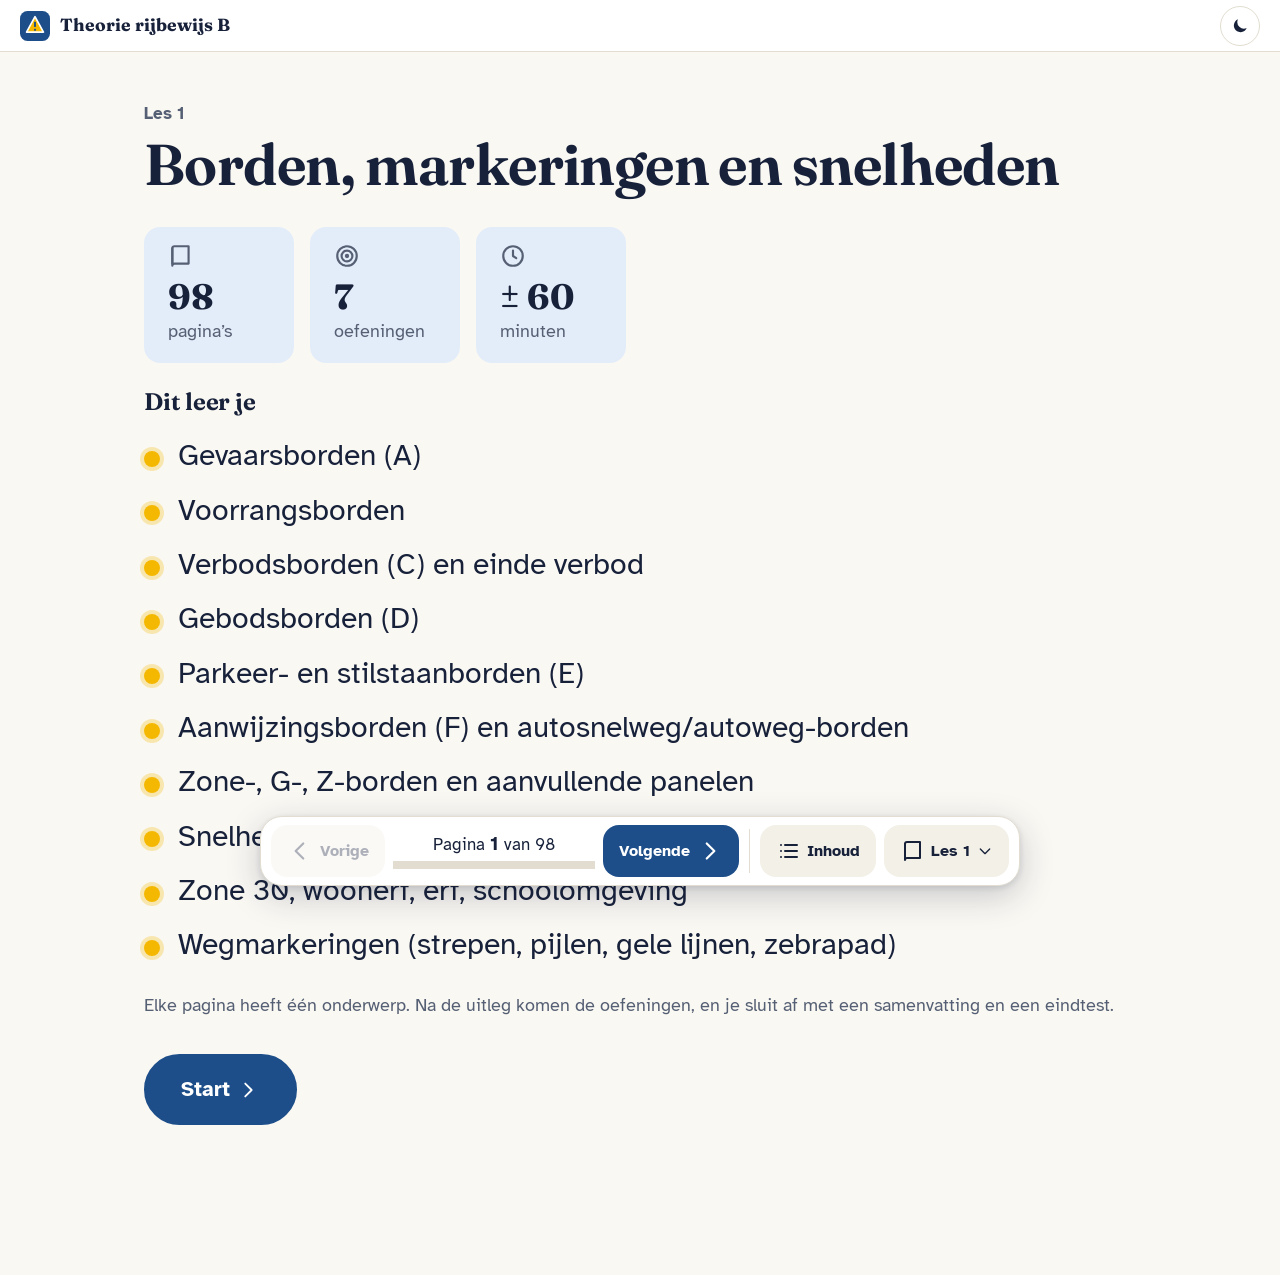
==== commit e5512be9: "Docs: mini-oefeningen en bordkaarten Co-Authored-By: Claude Sonnet 5.5 <noreply@anthropic.com>" ====
--- a/site/les1.html
+++ b/site/les1.html
@@ -26,13 +26,10 @@
     <button class="theme-btn" id="theme-btn" type="button" aria-label="Wissel tussen lichte en donkere modus" title="Licht / donker"><svg class="ic-moon" viewBox="0 0 24 24" width="20" height="20" aria-hidden="true"><path d="M20 14.5A8 8 0 019.5 4 8 8 0 1020 14.5z" fill="currentColor"/></svg><svg class="ic-sun" viewBox="0 0 24 24" width="20" height="20" aria-hidden="true"><circle cx="12" cy="12" r="4.2" fill="currentColor"/><path d="M12 2v3M12 19v3M2 12h3M19 12h3M4.9 4.9l2.1 2.1M17 17l2.1 2.1M4.9 19.1L7 17M17 7l2.1-2.1" stroke="currentColor" stroke-width="2" stroke-linecap="round"/></svg></button>
   </div>
 </header>
-<div class="book-layout" id="book-root">
-  <aside class="toc" id="toc" aria-label="Inhoudsopgave"></aside>
-  <main id="main" class="book" tabindex="-1">
-    <div class="book-page" id="book-page"><p class="loading">Les 1 wordt geladen…</p></div>
-    <div class="pager" id="pager" role="navigation" aria-label="Bladeren"></div>
-  </main>
-</div>
+<main id="main" class="reader" tabindex="-1">
+  <div class="slide-wrap" id="book-page"><p class="loading">Les 1 wordt geladen…</p></div>
+</main>
+<div class="float-bar" id="float-bar" role="navigation" aria-label="Bladeren"></div>
 <footer class="footer">
   <p>Gratis leermiddel, geen officiële uitgave van de overheid. Controleer belangrijke regels altijd bij de <a href="bronnen.html">bronnen</a>. Afbeeldingen: <a href="bronnen.html#afbeeldingen">auteurs en licenties</a>. Je voortgang blijft enkel in je eigen browser.</p>
 </footer>
--- a/site/css/style.css
+++ b/site/css/style.css
@@ -156,69 +156,8 @@
 @media (max-width: 1000px) { .hero, .two-col { grid-template-columns: 1fr; } .tool-grid, .steps { grid-template-columns: repeat(2, 1fr); } }
 @media (max-width: 700px) { .lesson-grid, .tool-grid, .steps { grid-template-columns: 1fr; } .ring-wrap { flex-direction: column; text-align: center; } }
 
-/* boek-layout */
-.book-layout { max-width: 1440px; width: 100%; margin: 0 auto; padding: 24px 20px 0; display: grid; grid-template-columns: 300px minmax(0, 1fr); gap: 32px; align-items: start; }
-.toc { position: sticky; top: calc(var(--header-h) + 16px); max-height: calc(100vh - var(--header-h) - 32px); display: flex; flex-direction: column; background: var(--surface); border: 1px solid var(--line); border-radius: var(--radius); box-shadow: var(--shadow); overflow: hidden; }
-.toc-toggle { display: none; }
-.toc-body { overflow-y: auto; padding: 1.1rem 1rem 1rem; }
-.toc-title { font-size: 1.15rem; margin-bottom: .6rem; }
-.toc-prog-bar { height: 8px; background: var(--surface-2); border-radius: 99px; overflow: hidden; }
-.toc-prog-fill { display: block; height: 100%; background: var(--ok); border-radius: 99px; transition: width .4s; }
-.toc-prog-label { font-size: .9rem; color: var(--muted); margin: .35rem 0 1rem; }
-.toc-chap { font-family: var(--font-body); font-size: .9rem; color: var(--muted); font-weight: 700; margin: 1rem 0 .3rem; letter-spacing: 0; }
-.toc-items { list-style: none; margin: 0; padding: 0; }
-.toc-link { display: flex; gap: .6rem; align-items: flex-start; padding: .4rem .5rem; border-radius: 10px; text-decoration: none; color: var(--ink); font-size: 1rem; line-height: 1.3; }
-.toc-link:hover { background: var(--surface-2); }
-.toc-n { flex: none; width: 24px; height: 24px; border-radius: 50%; border: 2px solid var(--line); display: grid; place-items: center; font-size: .75rem; font-weight: 700; color: var(--muted); margin-top: 1px; }
-.toc-link.done .toc-n { background: var(--ok); border-color: var(--ok); color: #fff; }
-.toc-link.current { background: var(--brand-soft); font-weight: 700; }
-.toc-link.current .toc-n { border-color: var(--brand); background: var(--brand); color: var(--brand-ink); }
-.toc-link.current.done .toc-n { background: var(--ok); border-color: var(--ok); }
-.book { min-width: 0; scroll-margin-top: 80px; outline: none; }
-.book-page { background: var(--surface); border: 1px solid var(--line); border-radius: var(--radius) var(--radius) 0 0; padding: clamp(1.3rem, 3.5vw, 3rem); min-height: 60vh; box-shadow: var(--shadow); border-bottom: 0; position: relative; }
-.book-page::before { content: ""; position: absolute; left: 0; top: 0; bottom: 0; width: 6px; background: linear-gradient(var(--brand), var(--brand-soft)); border-radius: var(--radius) 0 0 0; }
-.book-page.enter { animation: pageIn .35s ease both; }
-@keyframes pageIn { from { opacity: 0; transform: translateX(14px); } to { opacity: 1; transform: none; } }
-.book-page > * { max-width: 52rem; }
-.book-page > .page-blok, .book-page > .theory, .book-page > .intro, .book-page > .summary, .book-page > .eind { max-width: none; }
-.page-title { font-size: clamp(1.8rem, 3.4vw, 2.6rem); margin-bottom: .6em; outline: none; }
-.pager { position: sticky; bottom: 0; z-index: 20; display: grid; grid-template-columns: auto 1fr auto; gap: 16px; align-items: center; background: var(--surface); border: 1px solid var(--line); border-radius: 0 0 var(--radius) var(--radius); padding: .8rem 1.1rem; box-shadow: 0 -6px 20px rgba(23,33,58,.08); }
-.pager-mid { text-align: center; } .pager-count { margin: 0 0 .3rem; font-weight: 700; }
-.pager-btn span { display: inline; }
-.progress { height: 10px; background: var(--surface-2); border-radius: 99px; overflow: hidden; }
-.progress-fill { display: block; height: 100%; background: linear-gradient(90deg, var(--brand), var(--accent)); border-radius: 99px; transition: width .4s; }
-@media (max-width: 960px) {
-  .book-layout { grid-template-columns: 1fr; gap: 14px; padding-top: 12px; }
-  .toc { position: sticky; top: var(--header-h); z-index: 30; max-height: none; border-radius: var(--radius-sm); }
-  .toc-toggle { display: flex; align-items: center; gap: .5rem; width: 100%; background: none; border: 0; font: inherit; font-weight: 700; padding: .8rem 1rem; color: var(--ink); cursor: pointer; text-align: left; }
-  .toc-cur { color: var(--muted); font-weight: 400; }
-  .toc-body { display: none; max-height: 65vh; border-top: 1px solid var(--line); }
-  .toc.open .toc-body { display: block; }
-  .book-page { padding-left: 1.2rem; padding-right: 1.1rem; }
-  .pager { grid-template-columns: auto 1fr auto; gap: 8px; padding: .6rem .7rem; }
-  .pager-btn span { position: absolute; width: 1px; height: 1px; overflow: hidden; clip: rect(0 0 0 0); } .pager-btn { padding: .6rem .9rem; }
-  .pager-btn.btn-accent span { position: static; width: auto; height: auto; clip: auto; }
-}
-
 /* theorie */
-.theory .prose { font-size: 1.15rem; }
-.prose ul li::marker { color: var(--brand); }
-.fig { margin: 0; }
-.fig img { display: block; }
-.fig figcaption { font-size: .88rem; color: var(--muted); line-height: 1.35; margin-top: .4rem; }
-.fig figcaption .code { color: var(--ink); }
-.credit { display: block; font-size: .78rem; opacity: .85; }
-.sign-strip { display: flex; flex-wrap: wrap; gap: 14px; margin: 1.2rem 0; }
-.sign-card { width: 132px; text-align: center; background: var(--paper); border: 1px solid var(--line); border-radius: 12px; padding: 12px 8px 10px; }
-.sign-card img, .sign-thumb { height: 84px; width: auto; max-width: 100%; margin: 0 auto; object-fit: contain; }
-.sign-card .code, .sign-code { display: inline-block; font-weight: 700; border-bottom: 3px solid var(--catD); line-height: 1.2; padding: 0 2px; }
 .cat-A { border-color: var(--catA) !important; } .cat-B { border-color: var(--catB) !important; } .cat-C { border-color: var(--catC) !important; } .cat-D, .cat-E, .cat-F { border-color: var(--catD) !important; }
-.sign-card figcaption span:not(.credit) { display: block; }
-.schema-gallery { display: grid; grid-template-columns: repeat(auto-fit, minmax(300px, 1fr)); gap: 16px; margin: 1.2rem 0; }
-.schema-gallery.single { grid-template-columns: minmax(0, 640px); }
-.schema-card { background: #fff; border: 1px solid var(--line); border-radius: 12px; padding: 12px; }
-.schema-card img { width: 100%; }
-.schema-card figcaption { color: #4a5568; }
 .tbl-wrap { overflow-x: auto; margin: 1.2rem 0; border: 1px solid var(--line); border-radius: var(--radius-sm); max-width: 100%; }
 .tbl { width: 100%; border-collapse: collapse; font-size: 1.02rem; background: var(--surface); }
 .tbl th, .tbl td { padding: .65rem .9rem; text-align: left; vertical-align: top; border-bottom: 1px solid var(--line); }
@@ -227,7 +166,6 @@
 .tbl tbody tr:nth-child(even) td { background: color-mix(in srgb, var(--surface-2) 45%, transparent); }
 .tbl tbody tr:last-child > * { border-bottom: 0; }
 .cell-sign { display: flex !important; align-items: center; gap: .7rem; }
-.cell-sign .sign-thumb { height: 56px; flex: none; }
 .tbl-compact { font-size: .9rem; } .tbl-compact th, .tbl-compact td { padding: .35rem .6rem; }
 @media (max-width: 640px) {
   .tbl:not(.tbl-ex):not(.tbl-compact) thead { display: none; }
@@ -238,39 +176,114 @@
   .tbl:not(.tbl-ex):not(.tbl-compact) .cell-sign { display: flex !important; }
   .tbl:not(.tbl-ex):not(.tbl-compact) .cell-sign::before { display: none; }
 }
-.kader { border-radius: var(--radius-sm); border-left: 7px solid var(--k); background: var(--kb); padding: .9rem 1.2rem 1rem; margin: 1.2rem 0; max-width: 52rem; }
-.kader-regel { --k: var(--regel); --kb: var(--regel-bg); } .kader-letop { --k: var(--letop); --kb: var(--letop-bg); } .kader-zwarefout { --k: var(--zware); --kb: var(--zware-bg); } .kader-tip { --k: var(--tip); --kb: var(--tip-bg); }
-.kader-gewest { --k: var(--brand); --kb: var(--surface-2); } .kader-uitzondering { --k: var(--muted); --kb: var(--surface-2); }
-.kader-head { display: flex; align-items: center; gap: .6rem; flex-wrap: wrap; margin-bottom: .35rem; }
-.kader-icon { color: var(--k); display: inline-flex; }
-.kader-label { background: var(--k); color: var(--surface); font-weight: 700; font-size: .85rem; padding: .05rem .6rem; border-radius: 6px; }
-:root[data-theme="dark"] .kader-label { color: #0b1626; }
-@media (prefers-color-scheme: dark) { :root:not([data-theme="light"]) .kader-label { color: #0b1626; } }
-.kader-title { margin: 0; font-family: var(--font-body); font-size: 1.1rem; }
-.kader-body p:last-child, .kader-body ul { margin-bottom: 0; } .kader-body ul { padding-left: 1.3rem; }
-.kader-zwarefout { border: 2px solid var(--zware); border-left-width: 7px; }
-.gewest-grid { display: grid; grid-template-columns: repeat(3, 1fr); gap: 10px; margin-top: .7rem; }
-.gewest { background: var(--surface); border: 1px solid var(--line); border-radius: 10px; padding: .6rem .8rem; } .gewest p { margin: .35rem 0 0; font-size: 1rem; line-height: 1.45; }
-.gewest.is-main { border: 2px solid var(--accent); }
+
+
+/* lezer (volledig scherm) */
+body[data-page="les"] .sitenav, body[data-page="les"] .menu-btn, body[data-page="les"] .footer { display: none; }
+body[data-page="les"] .topbar { height: 52px; --header-h: 52px; }
+body[data-page="les"] .topbar::after { display: none; }
+body[data-page="les"] .topbar-in { justify-content: space-between; }
+body[data-page="les"] .brand-text small { display: none; }
+body[data-page="les"] .brand-mark { width: 30px; height: 30px; }
+.reader { flex: 1 0 auto; width: 100%; max-width: 1180px; margin: 0 auto; padding: clamp(18px, 4vw, 48px) clamp(16px, 4vw, 40px) 150px; outline: none; }
+.slide-wrap.enter { animation: pageIn .3s ease both; }
+@keyframes pageIn { from { opacity: 0; transform: translateX(12px); } to { opacity: 1; transform: none; } }
+.slide { max-width: 62rem; margin: 0 auto; }
+.slide .eyebrow { font-size: 1.05rem; }
+.page-title { font-size: clamp(2.1rem, 5.2vw, 3.6rem); margin-bottom: .5em; outline: none; line-height: 1.12; }
+.big-list { list-style: none; padding: 0; margin: 1.2rem 0 1.6rem; display: grid; gap: .9rem; }
+.big-list li { position: relative; padding-left: 2.1rem; font-size: clamp(1.35rem, 2.6vw, 1.85rem); line-height: 1.35; font-weight: 400; }
+.big-list li::before { content: ""; position: absolute; left: 0; top: .5em; width: 1rem; height: 1rem; border-radius: 50%; background: var(--accent); box-shadow: 0 0 0 4px color-mix(in srgb, var(--accent) 28%, transparent); }
+.big-list strong { font-weight: 700; }
+.big-note { font-size: 1.5rem; line-height: 1.4; max-width: 40rem; }
+.mini-h { font-family: var(--font-head); font-size: 1.5rem; margin: 1.6rem 0 .2rem; color: var(--ink); }
+.btn-xl { padding: 1rem 2.2rem; font-size: 1.3rem; min-height: 60px; margin-top: 1rem; }
+.facts { display: flex; gap: 16px; flex-wrap: wrap; margin: 1.5rem 0; }
+.fact { display: flex; flex-direction: column; background: var(--brand-soft); border-radius: 16px; padding: 1rem 1.5rem; min-width: 150px; }
+.fact strong { font: 700 2.2rem/1.1 var(--font-head); } .fact span { color: var(--muted); } .fact-ic { color: var(--brand); }
+.sign-strip { display: flex; flex-wrap: wrap; gap: 16px; margin: 1.2rem 0 1.6rem; }
+.fig figcaption { font-size: 1rem; color: var(--muted); line-height: 1.35; margin-top: .5rem; }
+.sign-big { width: 180px; text-align: center; background: #fff; border: 1px solid var(--line); border-radius: 18px; padding: 18px 12px 12px; }
+.sign-big img { height: 118px; width: auto; max-width: 100%; margin: 0 auto; object-fit: contain; }
+.sign-name { color: var(--ink); font-weight: 700; font-size: 1.05rem; }
+.credit { display: block; font-size: .8rem; color: var(--muted); }
+.schema-gallery { display: grid; grid-template-columns: repeat(auto-fit, minmax(320px, 1fr)); gap: 18px; margin: 1.2rem 0 1.6rem; }
+.schema-gallery.single { grid-template-columns: minmax(0, 760px); }
+.schema-card { background: #fff; border: 1px solid var(--line); border-radius: 16px; padding: 14px; } .schema-card img { width: 100%; max-height: 460px; object-fit: contain; } .schema-card figcaption { color: #4a5568; }
+.kader-stack { display: grid; gap: 14px; margin: 1.6rem 0; }
+.kader { display: flex; gap: 1rem; align-items: flex-start; border-radius: 16px; border-left: 10px solid var(--k); background: var(--kb); padding: 1.1rem 1.4rem; margin: 0; }
+.kader-regel { --k: var(--regel); --kb: var(--regel-bg); } .kader-letop { --k: var(--letop); --kb: var(--letop-bg); } .kader-zwarefout { --k: var(--zware); --kb: var(--zware-bg); } .kader-tip { --k: var(--tip); --kb: var(--tip-bg); } .kader-gewest { --k: var(--brand); --kb: var(--surface-2); }
+.kader-zwarefout { border: 3px solid var(--zware); border-left-width: 10px; }
+.kader-icon { color: var(--k); display: inline-flex; flex: none; margin-top: .15rem; }
+.kader-main { flex: 1; min-width: 0; }
+.kader-label { margin: 0 0 .15rem; font-weight: 700; color: var(--k); font-size: 1.05rem; }
+.kader-text { margin: 0; font-size: clamp(1.25rem, 2.3vw, 1.6rem); line-height: 1.4; }
+.gewest-grid { display: grid; grid-template-columns: repeat(3, 1fr); gap: 10px; margin-top: .8rem; }
+.gewest { background: var(--surface); border: 1px solid var(--line); border-radius: 12px; padding: .7rem .9rem; } .gewest p { margin: .4rem 0 0; font-size: 1.1rem; line-height: 1.4; } .gewest.is-main { border: 2px solid var(--accent); }
 .badge-vlaanderen { background: #f5b800; color: #231a00; } .badge-wallonie { background: #c8102e; color: #fff; } .badge-brussel { background: #1d4ed8; color: #fff; }
 @media (max-width: 800px) { .gewest-grid { grid-template-columns: 1fr; } }
-.sources { margin: 1.5rem 0 0; font-size: .95rem; color: var(--muted); } .sources summary { cursor: pointer; font-weight: 700; }
-.sources ul { padding-left: 1.2rem; }
-
-/* intro/samenvatting */
-.facts { display: flex; gap: 14px; flex-wrap: wrap; margin: 1.5rem 0; }
-.fact { display: flex; flex-direction: column; align-items: flex-start; background: var(--brand-soft); border-radius: 12px; padding: .8rem 1.2rem; min-width: 150px; }
-.fact strong { font: 700 1.8rem var(--font-head); } .fact-ic { color: var(--brand); }
-.intro .card { margin-bottom: 1.2rem; } .goals h2, .intro h2 { font-size: 1.4rem; }
-.mini-h { font-family: var(--font-body); font-size: 1rem; margin: 1rem 0 .3rem; color: var(--muted); }
-.learn-list { margin: 0 0 .5rem; padding-left: 1.2rem; } .learn-list li { margin-bottom: .2rem; }
-.intro-go { margin-top: 1.5rem; }
-.sum-chap { margin-top: 2rem; font-size: 1.4rem; }
-.sum-card { border-top: 1px solid var(--line); padding: .9rem 0; max-width: 52rem; } .sum-card h3 { margin-bottom: .4rem; font-size: 1.15rem; }
-.sum-list { list-style: none; padding: 0; margin: 0; } .sum-list li { margin-bottom: .5rem; font-size: 1.05rem; }
-.sum-tag { display: inline-block; font-size: .78rem; font-weight: 700; padding: 0 .5rem; border-radius: 5px; background: var(--regel-bg); color: var(--regel); margin-right: .3rem; }
-.sum-zwarefout .sum-tag { background: var(--zware-bg); color: var(--zware); }
-
+.card-grid { display: grid; grid-template-columns: repeat(auto-fit, minmax(300px, 1fr)); gap: 18px; margin: 1.2rem 0; }
+.sign-grid-big { grid-template-columns: repeat(auto-fit, minmax(280px, 1fr)); }
+.rcard { background: var(--surface); border: 1px solid var(--line); border-radius: 18px; padding: 1.2rem 1.3rem; box-shadow: var(--shadow); display: flex; flex-direction: column; gap: .7rem; }
+.rcard-sign { align-items: center; text-align: center; }
+.rcard-media { background: #fff; border-radius: 14px; padding: 14px; width: 100%; display: grid; place-items: center; min-height: 190px; border: 1px solid var(--line); }
+.rcard-img { height: 160px; width: auto; max-width: 100%; object-fit: contain; }
+.rcard-title { font-family: var(--font-body); font-size: 1.4rem; margin: 0; line-height: 1.25; }
+.rcard-text { margin: 0; font-size: 1.2rem; line-height: 1.4; } .rcard-line { margin: 0; font-size: 1.15rem; line-height: 1.4; } .rcard-key { font-weight: 700; color: var(--muted); }
+.more { margin: 1.6rem 0 0; }
+.btn-more { font-size: 1.1rem; min-height: 52px; padding: .6rem 1.4rem; } .btn-more svg { transition: transform .2s; }
+.more-panel { margin-top: 1rem; background: var(--surface); border: 1px solid var(--line); border-radius: 16px; padding: 1.2rem 1.5rem; font-size: 1.1rem; }
+.more-panel .prose { font-size: 1.1rem; } .more-kader { border-left: 6px solid var(--k); background: var(--kb); padding: .5rem .9rem; border-radius: 8px; margin: .7rem 0; }
+.more-gewest { list-style: none; padding: 0; margin: .3rem 0 .8rem; } .more-gewest li { margin-bottom: .35rem; }
+.sum-list { list-style: none; padding: 0; margin: 1rem 0; display: grid; gap: 1rem; }
+.sum-list li { font-size: 1.25rem; line-height: 1.4; padding: .9rem 1.2rem; background: var(--surface); border: 1px solid var(--line); border-left: 8px solid var(--regel); border-radius: 12px; }
+.sum-list li a { font-weight: 700; display: block; font-size: 1.15rem; } .sum-list .sum-zwaar { border-left-color: var(--zware); }
+.eind-start { margin: 1rem 0; }
+.slide-oef .ex { margin: .5rem 0 0; background: var(--surface); border-color: var(--line); padding: 1.4rem 1.5rem 1.5rem; box-shadow: var(--shadow); }
+.slide-oef .ex-vraag { font-size: clamp(1.35rem, 2.6vw, 1.8rem); line-height: 1.35; }
+.slide-oef .opt { font-size: 1.25rem; padding: 1rem 1.2rem; }
+.slide-oef .btn, .slide-eind .btn { min-height: 52px; font-size: 1.1rem; }
+.slide-oef .fig-ex img { max-height: 320px; }
+.cat-dot { width: 22px; height: 22px; border-radius: 50%; background: var(--catD); flex: none; }
+.cat-opt.cat-A .cat-dot, .cat-opt.cat-C .cat-dot { background: var(--catA); } .cat-opt.cat-B .cat-dot { background: var(--catB); }
+.cat-name { font-weight: 700; font-size: 1.1rem; }
+
+/* zwevende balk */
+.float-bar { position: fixed; left: 50%; bottom: 14px; transform: translateX(-50%); z-index: 60; width: min(760px, calc(100vw - 20px)); }
+.fb-row { display: flex; align-items: center; gap: 8px; background: var(--surface); border: 1px solid var(--line); border-radius: 22px; padding: 8px 10px; box-shadow: 0 10px 34px rgba(23,33,58,.22), 0 2px 6px rgba(23,33,58,.12); }
+.fb-btn { display: inline-flex; align-items: center; justify-content: center; gap: .4rem; min-width: 52px; min-height: 52px; padding: 0 .9rem; border-radius: 16px; border: 2px solid transparent; background: var(--surface-2); color: var(--ink); font: 700 1rem var(--font-body); cursor: pointer; text-decoration: none; flex: none; }
+.fb-btn:hover { background: var(--brand-soft); }
+.fb-next { background: var(--brand); color: var(--brand-ink); } .fb-next:hover { background: var(--brand); filter: brightness(1.12); }
+.fb-nav.disabled { opacity: .35; pointer-events: none; }
+.fb-mid { flex: 1; min-width: 0; text-align: center; } .fb-count { margin: 0 0 4px; font-size: 1.05rem; line-height: 1.2; white-space: nowrap; } .fb-count strong { font-size: 1.2rem; }
+.fb-mid .progress { height: 8px; background: var(--line); }
+.fb-sep { width: 1px; align-self: stretch; background: var(--line); margin: 4px 2px; }
+.fb-tool[aria-expanded="true"] { background: var(--accent); color: var(--accent-ink); }
+.pop { position: absolute; bottom: calc(100% + 10px); background: var(--surface); border: 1px solid var(--line); border-radius: 18px; box-shadow: 0 14px 40px rgba(23,33,58,.28); max-height: min(68vh, 560px); overflow-y: auto; padding: .6rem; }
+.pop[hidden] { display: none; }
+.pop-toc { left: 0; right: 0; } .pop-les { right: 0; width: min(420px, 100%); }
+.pop-title { margin: .3rem .6rem .5rem; font-weight: 700; color: var(--muted); }
+.pop-list { list-style: none; margin: 0; padding: 0; }
+.pop-chap { padding: .7rem .7rem .2rem; font-weight: 700; color: var(--muted); font-size: .95rem; }
+.pop-link { display: flex; gap: .7rem; align-items: center; padding: .65rem .7rem; border-radius: 12px; text-decoration: none; color: var(--ink); font-size: 1.1rem; line-height: 1.3; min-height: 48px; }
+.pop-link:hover { background: var(--surface-2); } .pop-link.current { background: var(--brand-soft); font-weight: 700; }
+.pop-n { flex: none; min-width: 30px; height: 30px; padding: 0 4px; border-radius: 15px; border: 2px solid var(--line); display: grid; place-items: center; font-size: .85rem; font-weight: 700; color: var(--muted); }
+.pop-link.done .pop-n { background: var(--ok); border-color: var(--ok); color: #fff; } .pop-link.current .pop-n { border-color: var(--brand); background: var(--brand); color: var(--brand-ink); } .pop-link.current.done .pop-n { background: var(--ok); border-color: var(--ok); }
+.pop-special .pop-t { font-weight: 700; }
+@media (max-width: 640px) {
+  .float-bar { bottom: 8px; width: calc(100vw - 12px); }
+  .fb-row { padding: 6px; gap: 5px; border-radius: 20px; }
+  .fb-btn { min-width: 48px; min-height: 48px; padding: 0 .6rem; }
+  .fb-lbl { position: absolute; width: 1px; height: 1px; overflow: hidden; clip: rect(0 0 0 0); }
+  .fb-count { font-size: .9rem; } .fb-sep { display: none; }
+  .fb-tool .ic:last-child:not(:first-child) { display: none; }
+  .pop-les { width: 100%; }
+  .reader { padding-bottom: 130px; }
+}
+
+.sources { margin: 1.5rem 0 0; font-size: .95rem; color: var(--muted); } .sources summary { cursor: pointer; font-weight: 700; } .sources ul { padding-left: 1.2rem; }
+.sign-thumb { height: 56px; width: auto; max-width: 100%; object-fit: contain; }
+.cell-sign { display: flex !important; align-items: center; gap: .7rem; }
 /* oefeningen */
 .practice { margin-top: 2.5rem; padding-top: 1.5rem; border-top: 3px dashed var(--line); max-width: 52rem; }
 .practice-head { display: flex; align-items: baseline; gap: 1rem; flex-wrap: wrap; } .practice-head h2 { margin: 0; }
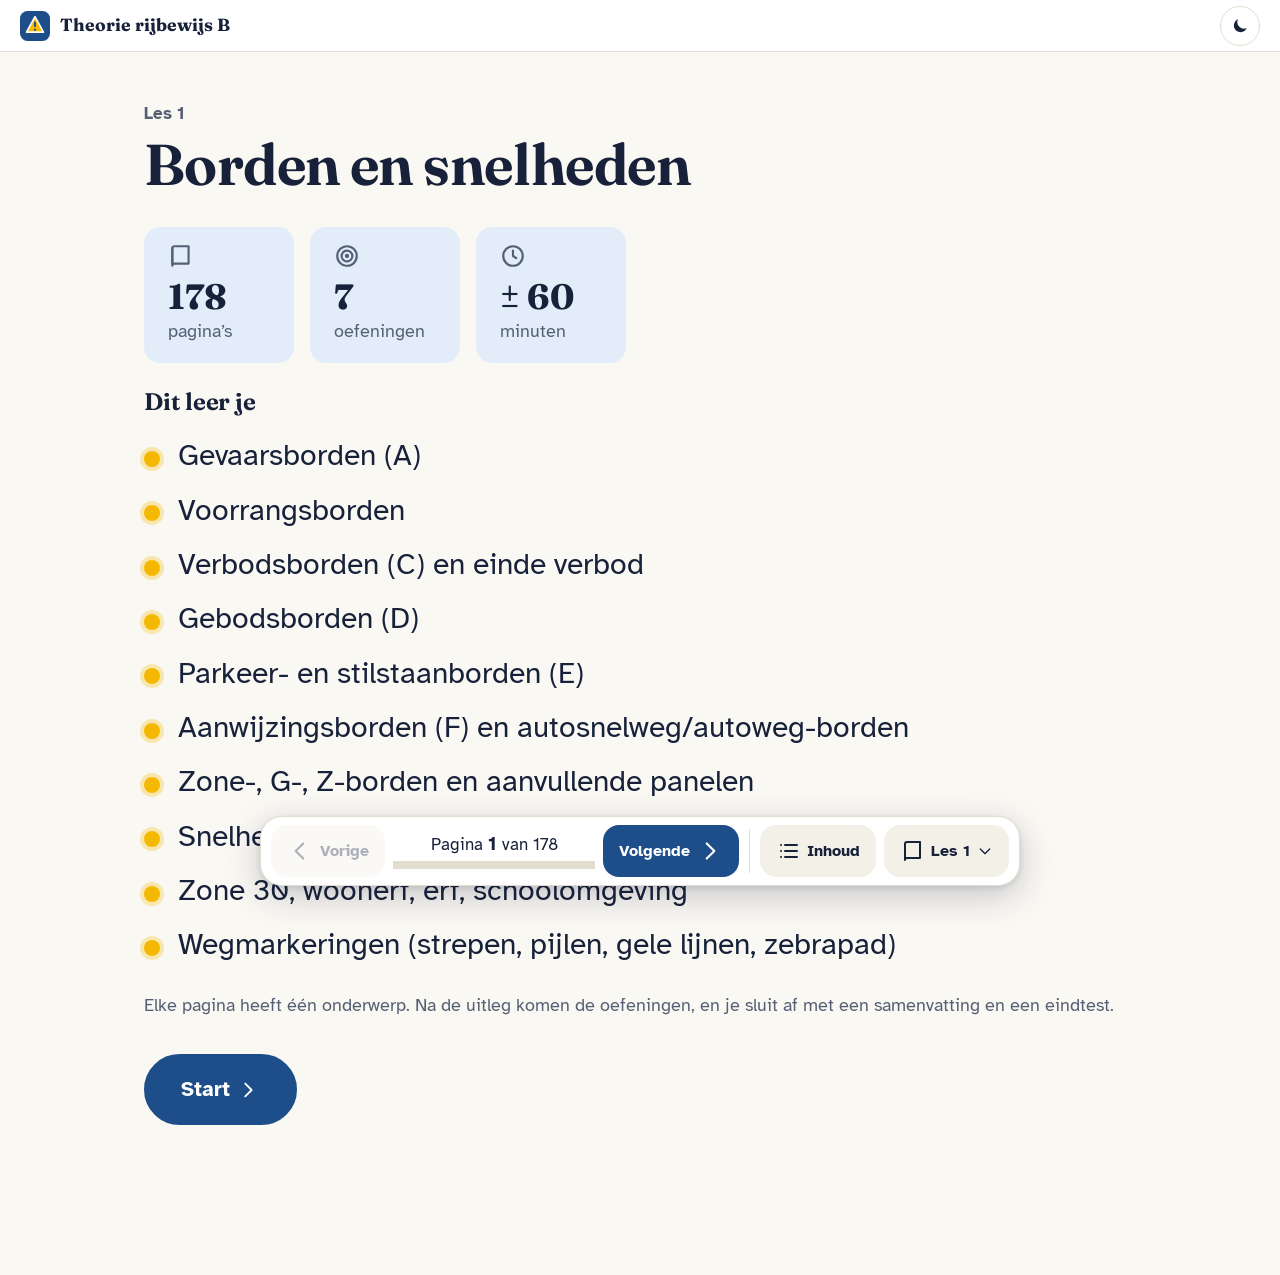
==== commit b6b4d088: "Docs: echte pagina's met minimuminhoud Co-Authored-By: Claude Sonnet 5.5 <noreply@anthropic.com>" ====
--- a/site/les1.html
+++ b/site/les1.html
@@ -3,7 +3,7 @@
 <head>
 <meta charset="utf-8">
 <meta name="viewport" content="width=device-width, initial-scale=1">
-<title>Les 1: Borden, markeringen en snelheden · Theorie rijbewijs B Vlaanderen</title>
+<title>Les 1: Borden en snelheden · Theorie rijbewijs B Vlaanderen</title>
 <meta name="description" content="Gratis online cursus voor het theorie-examen rijbewijs B in Vlaanderen: uitleg, oefeningen en proefexamen.">
 <meta name="color-scheme" content="light dark">
 <link rel="icon" href="data:image/svg+xml,%3Csvg xmlns='http://www.w3.org/2000/svg' viewBox='0 0 32 32'%3E%3Crect width='32' height='32' rx='7' fill='%231d4e89'/%3E%3Cpath d='M16 5l9 17H7z' fill='%23f5b800' stroke='%23fff' stroke-width='2' stroke-linejoin='round'/%3E%3Crect x='15' y='11' width='2' height='6' fill='%231d4e89'/%3E%3Crect x='15' y='19' width='2' height='2' fill='%231d4e89'/%3E%3C/svg%3E">
